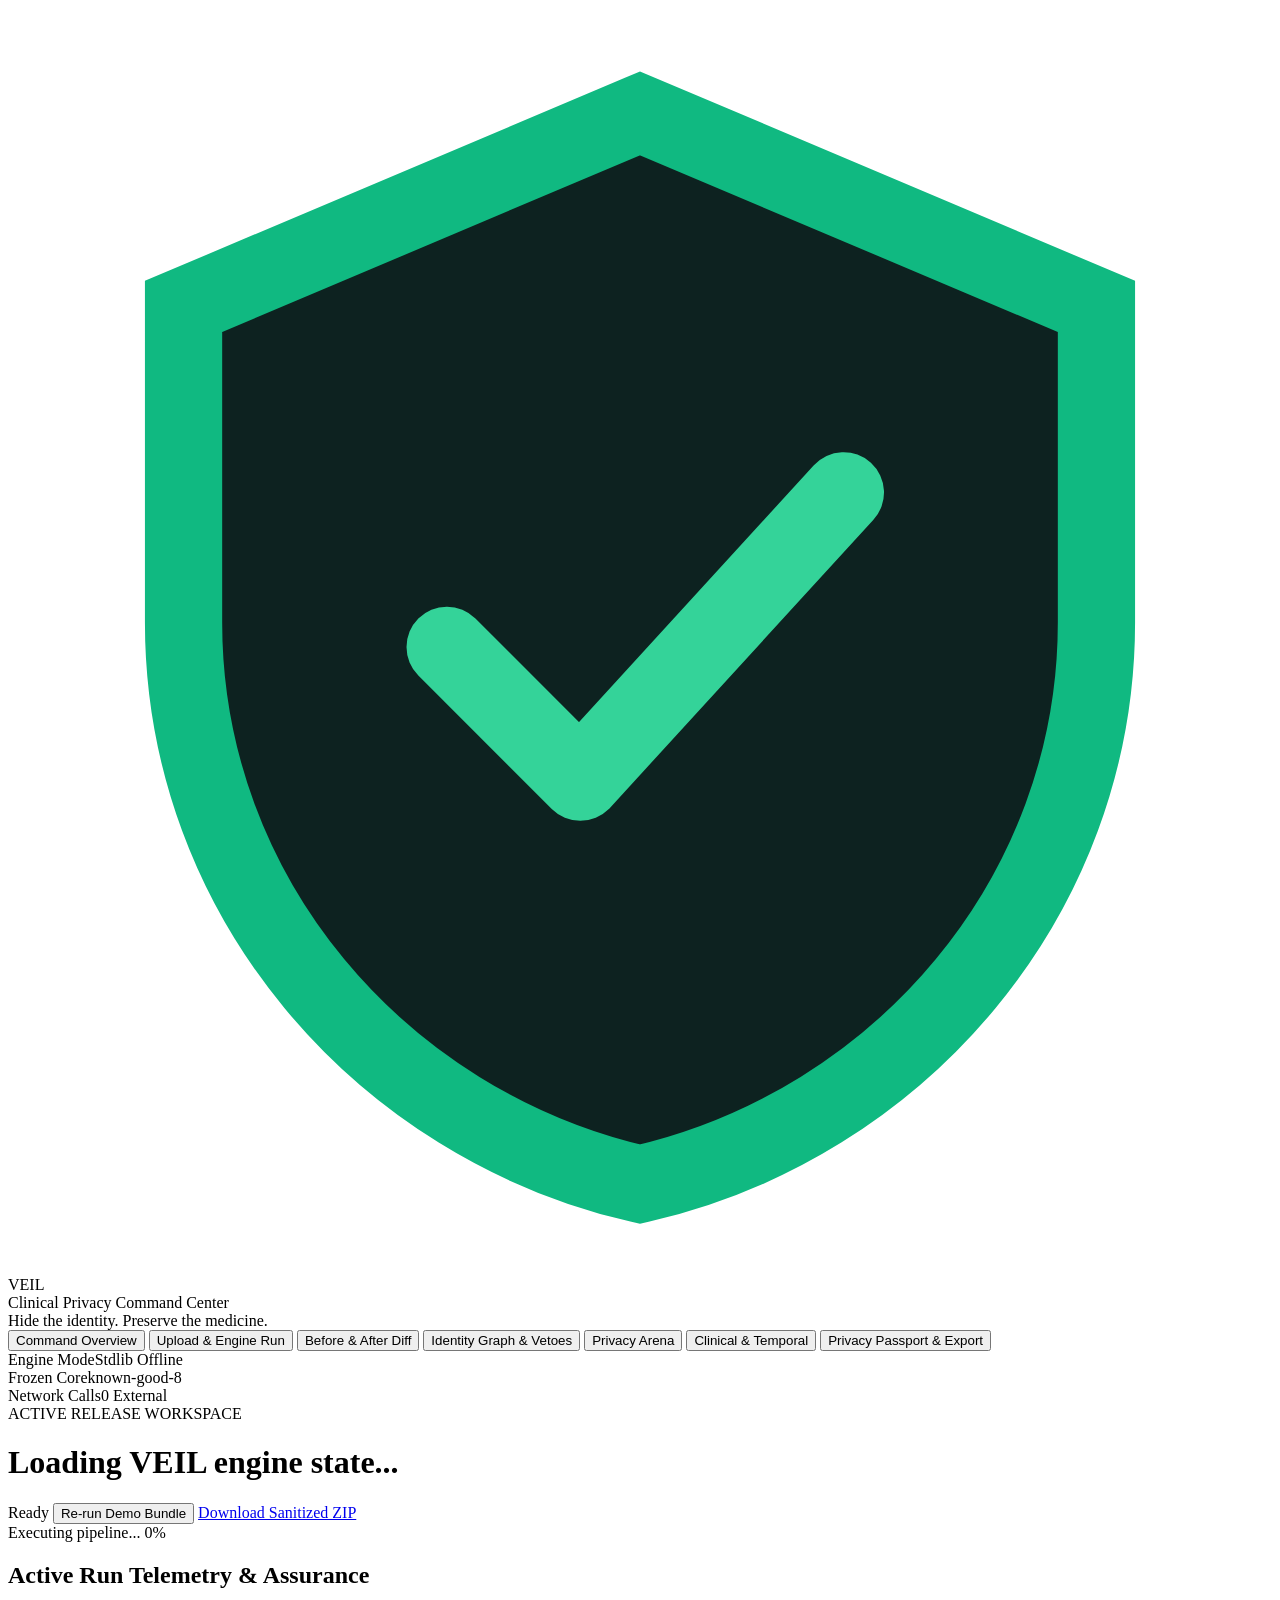
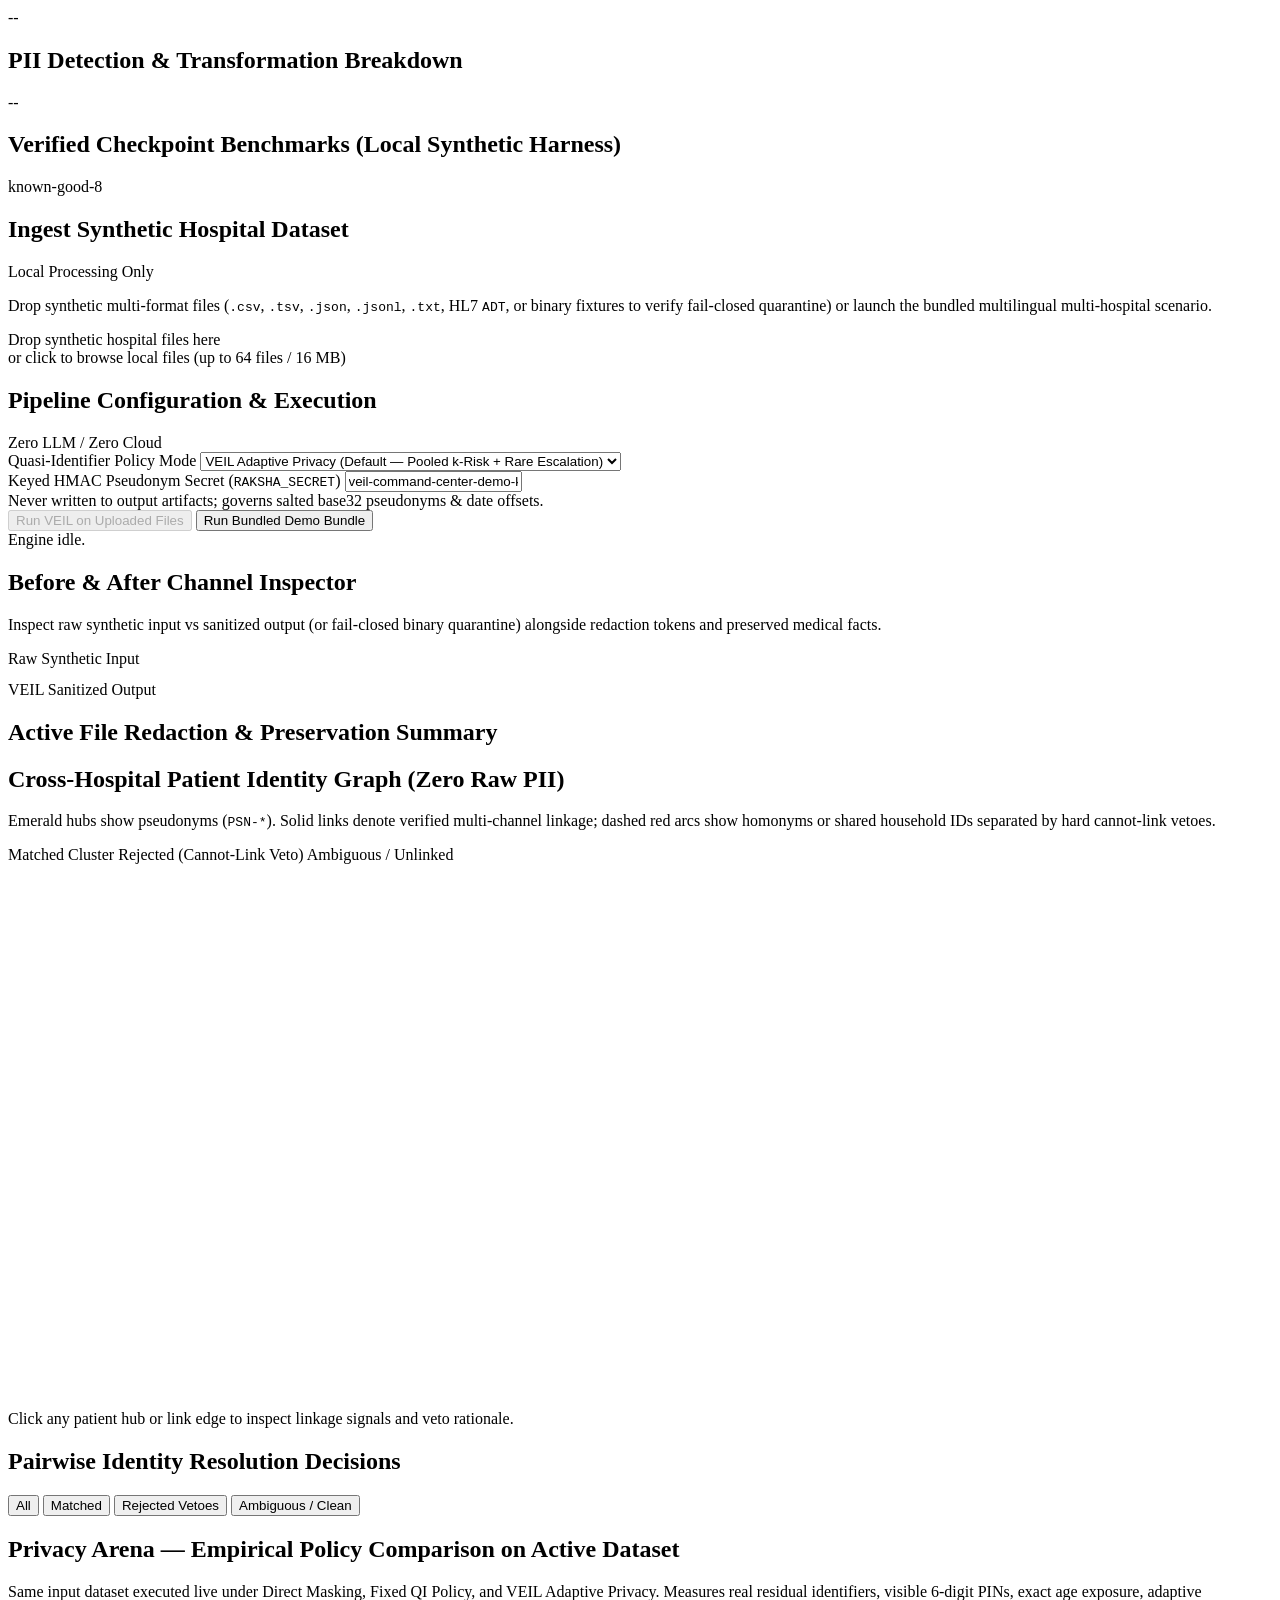
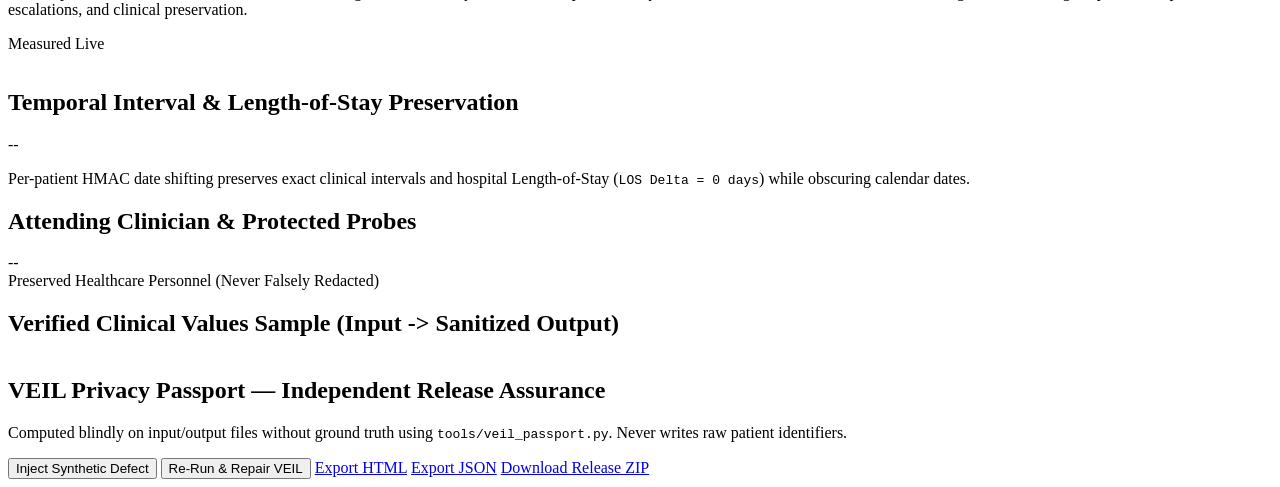
==== web/index.html @ eff96e16 "feat: add offline Clinical Privacy Command Center UI, synthetic demo bundle, and MIT license" ====
<!DOCTYPE html>
<html lang="en">
<head>
  <meta charset="UTF-8" />
  <meta name="viewport" content="width=device-width, initial-scale=1.0" />
  <title>VEIL — Clinical Privacy Command Center</title>
  <link rel="stylesheet" href="/styles.css" />
</head>
<body>
  <div class="app-shell">
    <!-- Sidebar -->
    <aside class="sidebar">
      <div class="brand-block">
        <div class="brand-mark" aria-hidden="true">
          <svg viewBox="0 0 36 36" fill="none">
            <path d="M18 3L5 8.5V17.5C5 25.3 10.6 31.8 18 33.5C25.4 31.8 31 25.3 31 17.5V8.5L18 3Z" stroke="#10b981" stroke-width="2.2" fill="#0d2220"/>
            <path d="M12.5 18.2L16.3 22L23.8 13.8" stroke="#34d399" stroke-width="2.3" stroke-linecap="round" stroke-linejoin="round"/>
          </svg>
        </div>
        <div>
          <div class="brand-title">VEIL</div>
          <div class="brand-sub">Clinical Privacy Command Center</div>
        </div>
      </div>

      <div class="tagline-pill">Hide the identity. Preserve the medicine.</div>

      <nav class="nav-list" aria-label="Command Center Sections">
        <button class="nav-item active" data-view="overview">
          <span class="nav-dot"></span>Command Overview
        </button>
        <button class="nav-item" data-view="runner">
          <span class="nav-dot"></span>Upload &amp; Engine Run
        </button>
        <button class="nav-item" data-view="inspector">
          <span class="nav-dot"></span>Before &amp; After Diff
        </button>
        <button class="nav-item" data-view="graph">
          <span class="nav-dot"></span>Identity Graph &amp; Vetoes
        </button>
        <button class="nav-item" data-view="arena">
          <span class="nav-dot"></span>Privacy Arena
        </button>
        <button class="nav-item" data-view="clinical">
          <span class="nav-dot"></span>Clinical &amp; Temporal
        </button>
        <button class="nav-item" data-view="passport">
          <span class="nav-dot"></span>Privacy Passport &amp; Export
        </button>
      </nav>

      <div class="sidebar-footer">
        <div class="meta-row"><span>Engine Mode</span><span class="badge badge-ok">Stdlib Offline</span></div>
        <div class="meta-row"><span>Frozen Core</span><span class="mono muted">known-good-8</span></div>
        <div class="meta-row"><span>Network Calls</span><span class="mono muted">0 External</span></div>
      </div>
    </aside>

    <!-- Main Workspace -->
    <main class="main-area">
      <header class="topbar">
        <div>
          <div class="eyebrow">ACTIVE RELEASE WORKSPACE</div>
          <h1 id="active-dataset-title" class="page-title">Loading VEIL engine state...</h1>
        </div>
        <div class="topbar-actions">
          <span id="status-pill" class="status-pill status-idle">Ready</span>
          <button id="btn-quick-demo" class="btn btn-primary">Re-run Demo Bundle</button>
          <a id="btn-download-zip" href="/api/download/zip" class="btn btn-emerald">Download Sanitized ZIP</a>
        </div>
      </header>

      <!-- Live Progress Banner -->
      <section id="progress-panel" class="progress-panel hidden" aria-live="polite">
        <div class="progress-head">
          <span id="progress-stage">Executing pipeline...</span>
          <span id="progress-pct" class="mono">0%</span>
        </div>
        <div class="progress-track">
          <div id="progress-fill" class="progress-fill" style="width:0%"></div>
        </div>
      </section>

      <!-- VIEW 1: OVERVIEW -->
      <section id="view-overview" class="view active">
        <div class="kpi-grid" id="overview-kpis"></div>

        <div class="two-col">
          <div class="card">
            <div class="card-head">
              <h2>Active Run Telemetry &amp; Assurance</h2>
              <span class="badge badge-emerald" id="ov-runtime-badge">--</span>
            </div>
            <div id="ov-telemetry-table"></div>
          </div>

          <div class="card">
            <div class="card-head">
              <h2>PII Detection &amp; Transformation Breakdown</h2>
              <span class="badge badge-slate" id="ov-id-total">--</span>
            </div>
            <div id="ov-transform-bars" class="bar-list"></div>
          </div>
        </div>

        <div class="card">
          <div class="card-head">
            <div>
              <h2>Verified Checkpoint Benchmarks (Local Synthetic Harness)</h2>
              <p class="card-sub" id="hist-disclaimer"></p>
            </div>
            <span class="badge badge-ok" id="hist-checkpoint">known-good-8</span>
          </div>
          <div class="table-wrap">
            <table class="data-table" id="hist-table"></table>
          </div>
        </div>
      </section>

      <!-- VIEW 2: UPLOAD & RUNNER -->
      <section id="view-runner" class="view">
        <div class="two-col">
          <div class="card">
            <div class="card-head">
              <h2>Ingest Synthetic Hospital Dataset</h2>
              <span class="badge badge-ok">Local Processing Only</span>
            </div>
            <p class="card-sub">
              Drop synthetic multi-format files (<code>.csv</code>, <code>.tsv</code>, <code>.json</code>, <code>.jsonl</code>, <code>.txt</code>, HL7 <code>ADT</code>, or binary fixtures to verify fail-closed quarantine) or launch the bundled multilingual multi-hospital scenario.
            </p>
            <div id="dropzone" class="dropzone" tabindex="0">
              <div class="dropzone-title">Drop synthetic hospital files here</div>
              <div class="dropzone-sub">or click to browse local files (up to 64 files / 16 MB)</div>
              <input id="file-input" type="file" multiple hidden />
            </div>
            <div id="staged-files-list" class="staged-list"></div>
          </div>

          <div class="card">
            <div class="card-head">
              <h2>Pipeline Configuration &amp; Execution</h2>
              <span class="badge badge-slate">Zero LLM / Zero Cloud</span>
            </div>
            <div class="form-group">
              <label for="policy-select">Quasi-Identifier Policy Mode</label>
              <select id="policy-select" class="input-ctrl">
                <option value="adaptive" selected>VEIL Adaptive Privacy (Default — Pooled k-Risk + Rare Escalation)</option>
                <option value="fixed">Fixed QI Policy (Uniform 5-year Bands + Shifted Dates)</option>
                <option value="mask">Direct Masking Only (Baseline Comparison)</option>
              </select>
            </div>
            <div class="form-group">
              <label for="secret-input">Keyed HMAC Pseudonym Secret (<code>RAKSHA_SECRET</code>)</label>
              <input id="secret-input" type="text" class="input-ctrl mono" value="veil-command-center-demo-key" />
              <div class="field-hint">Never written to output artifacts; governs salted base32 pseudonyms &amp; date offsets.</div>
            </div>
            <div class="btn-row">
              <button id="btn-run-uploaded" class="btn btn-emerald" disabled>Run VEIL on Uploaded Files</button>
              <button id="btn-run-demo" class="btn btn-primary">Run Bundled Demo Bundle</button>
            </div>
            <div id="runner-log" class="console-box">Engine idle.</div>
          </div>
        </div>
      </section>

      <!-- VIEW 3: BEFORE & AFTER -->
      <section id="view-inspector" class="view">
        <div class="card">
          <div class="card-head">
            <div>
              <h2>Before &amp; After Channel Inspector</h2>
              <p class="card-sub">Inspect raw synthetic input vs sanitized output (or fail-closed binary quarantine) alongside redaction tokens and preserved medical facts.</p>
            </div>
            <div id="inspector-badges" class="badge-row"></div>
          </div>
          <div id="file-tabs" class="file-pill-bar"></div>
          <div class="diff-grid">
            <div class="diff-pane">
              <div class="diff-pane-head">
                <span>Raw Synthetic Input</span>
                <span id="diff-in-meta" class="mono muted"></span>
              </div>
              <pre id="diff-input-pre" class="code-view"></pre>
            </div>
            <div class="diff-pane">
              <div class="diff-pane-head">
                <span>VEIL Sanitized Output</span>
                <span id="diff-out-meta" class="mono muted"></span>
              </div>
              <div id="diff-output-pre" class="code-view rich-code"></div>
            </div>
          </div>
        </div>

        <div class="card">
          <div class="card-head">
            <h2>Active File Redaction &amp; Preservation Summary</h2>
          </div>
          <div id="inspector-tag-detail" class="chip-grid"></div>
        </div>
      </section>

      <!-- VIEW 4: IDENTITY GRAPH -->
      <section id="view-graph" class="view">
        <div class="card">
          <div class="card-head">
            <div>
              <h2>Cross-Hospital Patient Identity Graph (Zero Raw PII)</h2>
              <p class="card-sub">
                Emerald hubs show pseudonyms (<code>PSN-*</code>). Solid links denote verified multi-channel linkage; dashed red arcs show homonyms or shared household IDs separated by hard cannot-link vetoes.
              </p>
            </div>
            <div class="legend-row">
              <span class="leg"><i class="dot dot-ok"></i>Matched Cluster</span>
              <span class="leg"><i class="dot dot-veto"></i>Rejected (Cannot-Link Veto)</span>
              <span class="leg"><i class="dot dot-amb"></i>Ambiguous / Unlinked</span>
            </div>
          </div>
          <div class="graph-shell">
            <svg id="identity-svg" viewBox="0 0 980 420" role="img" aria-label="Cross-hospital patient identity resolution graph"></svg>
          </div>
          <div id="graph-detail-bar" class="detail-strip">Click any patient hub or link edge to inspect linkage signals and veto rationale.</div>
        </div>

        <div class="card">
          <div class="card-head">
            <h2>Pairwise Identity Resolution Decisions</h2>
            <div class="filter-row">
              <button class="filter-pill active" data-filter="all">All</button>
              <button class="filter-pill" data-filter="matched">Matched</button>
              <button class="filter-pill" data-filter="rejected">Rejected Vetoes</button>
              <button class="filter-pill" data-filter="ambiguous">Ambiguous / Clean</button>
            </div>
          </div>
          <div class="table-wrap">
            <table class="data-table" id="decisions-table"></table>
          </div>
        </div>
      </section>

      <!-- VIEW 5: PRIVACY ARENA -->
      <section id="view-arena" class="view">
        <div class="card">
          <div class="card-head">
            <div>
              <h2>Privacy Arena — Empirical Policy Comparison on Active Dataset</h2>
              <p class="card-sub">
                Same input dataset executed live under Direct Masking, Fixed QI Policy, and VEIL Adaptive Privacy. Measures real residual identifiers, visible 6-digit PINs, exact age exposure, adaptive escalations, and clinical preservation.
              </p>
            </div>
            <span class="badge badge-emerald">Measured Live</span>
          </div>
          <div id="arena-cards" class="arena-grid"></div>
          <div class="table-wrap" style="margin-top:16px">
            <table class="data-table" id="arena-table"></table>
          </div>
        </div>
      </section>

      <!-- VIEW 6: CLINICAL & TEMPORAL -->
      <section id="view-clinical" class="view">
        <div class="two-col">
          <div class="card">
            <div class="card-head">
              <h2>Temporal Interval &amp; Length-of-Stay Preservation</h2>
              <span class="badge badge-ok" id="los-badge">--</span>
            </div>
            <p class="card-sub">Per-patient HMAC date shifting preserves exact clinical intervals and hospital Length-of-Stay (<code>LOS Delta = 0 days</code>) while obscuring calendar dates.</p>
            <div id="timeline-cards"></div>
          </div>

          <div class="card">
            <div class="card-head">
              <h2>Attending Clinician &amp; Protected Probes</h2>
              <span class="badge badge-emerald" id="clin-pct-badge">--</span>
            </div>
            <div id="clinical-categories" class="bar-list"></div>
            <div class="subhead">Preserved Healthcare Personnel (Never Falsely Redacted)</div>
            <div id="staff-chips" class="chip-grid"></div>
          </div>
        </div>

        <div class="card">
          <div class="card-head">
            <h2>Verified Clinical Values Sample (Input -> Sanitized Output)</h2>
          </div>
          <div class="table-wrap">
            <table class="data-table" id="clinical-samples-table"></table>
          </div>
        </div>
      </section>

      <!-- VIEW 7: PRIVACY PASSPORT -->
      <section id="view-passport" class="view">
        <div class="card">
          <div class="card-head">
            <div>
              <h2>VEIL Privacy Passport — Independent Release Assurance</h2>
              <p class="card-sub">
                Computed blindly on input/output files without ground truth using <code>tools/veil_passport.py</code>. Never writes raw patient identifiers.
              </p>
            </div>
            <div class="btn-row">
              <button id="btn-corrupt-demo" class="btn btn-amber">Inject Synthetic Defect</button>
              <button id="btn-repair-demo" class="btn btn-emerald hidden">Re-Run &amp; Repair VEIL</button>
              <a href="/api/passport/html" class="btn btn-ghost">Export HTML</a>
              <a href="/api/passport/json" class="btn btn-ghost">Export JSON</a>
              <a href="/api/download/zip" class="btn btn-primary">Download Release ZIP</a>
            </div>
          </div>

          <div id="passport-banner" class="passport-banner ok"></div>
          <div id="passport-pillars" class="pillar-grid"></div>
        </div>
      </section>
    </main>
  </div>

  <script src="/app.js"></script>
</body>
</html>
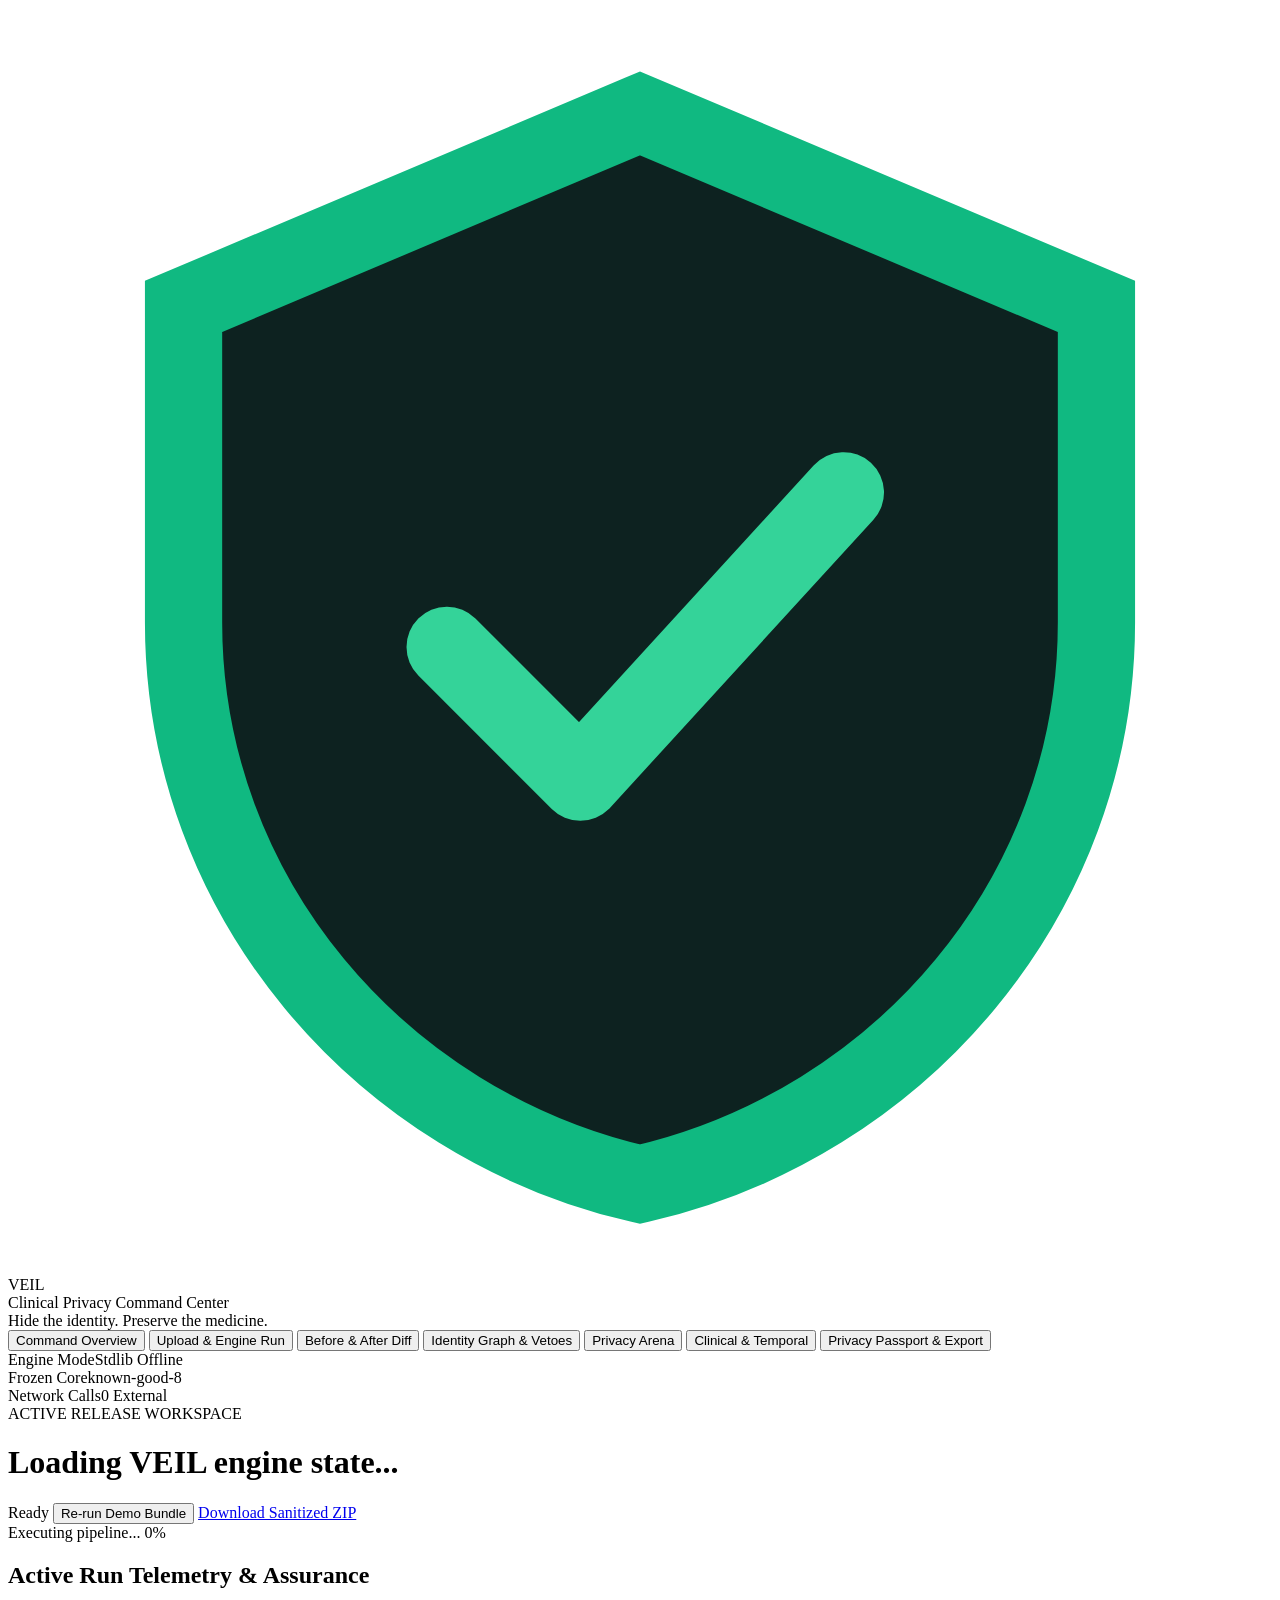
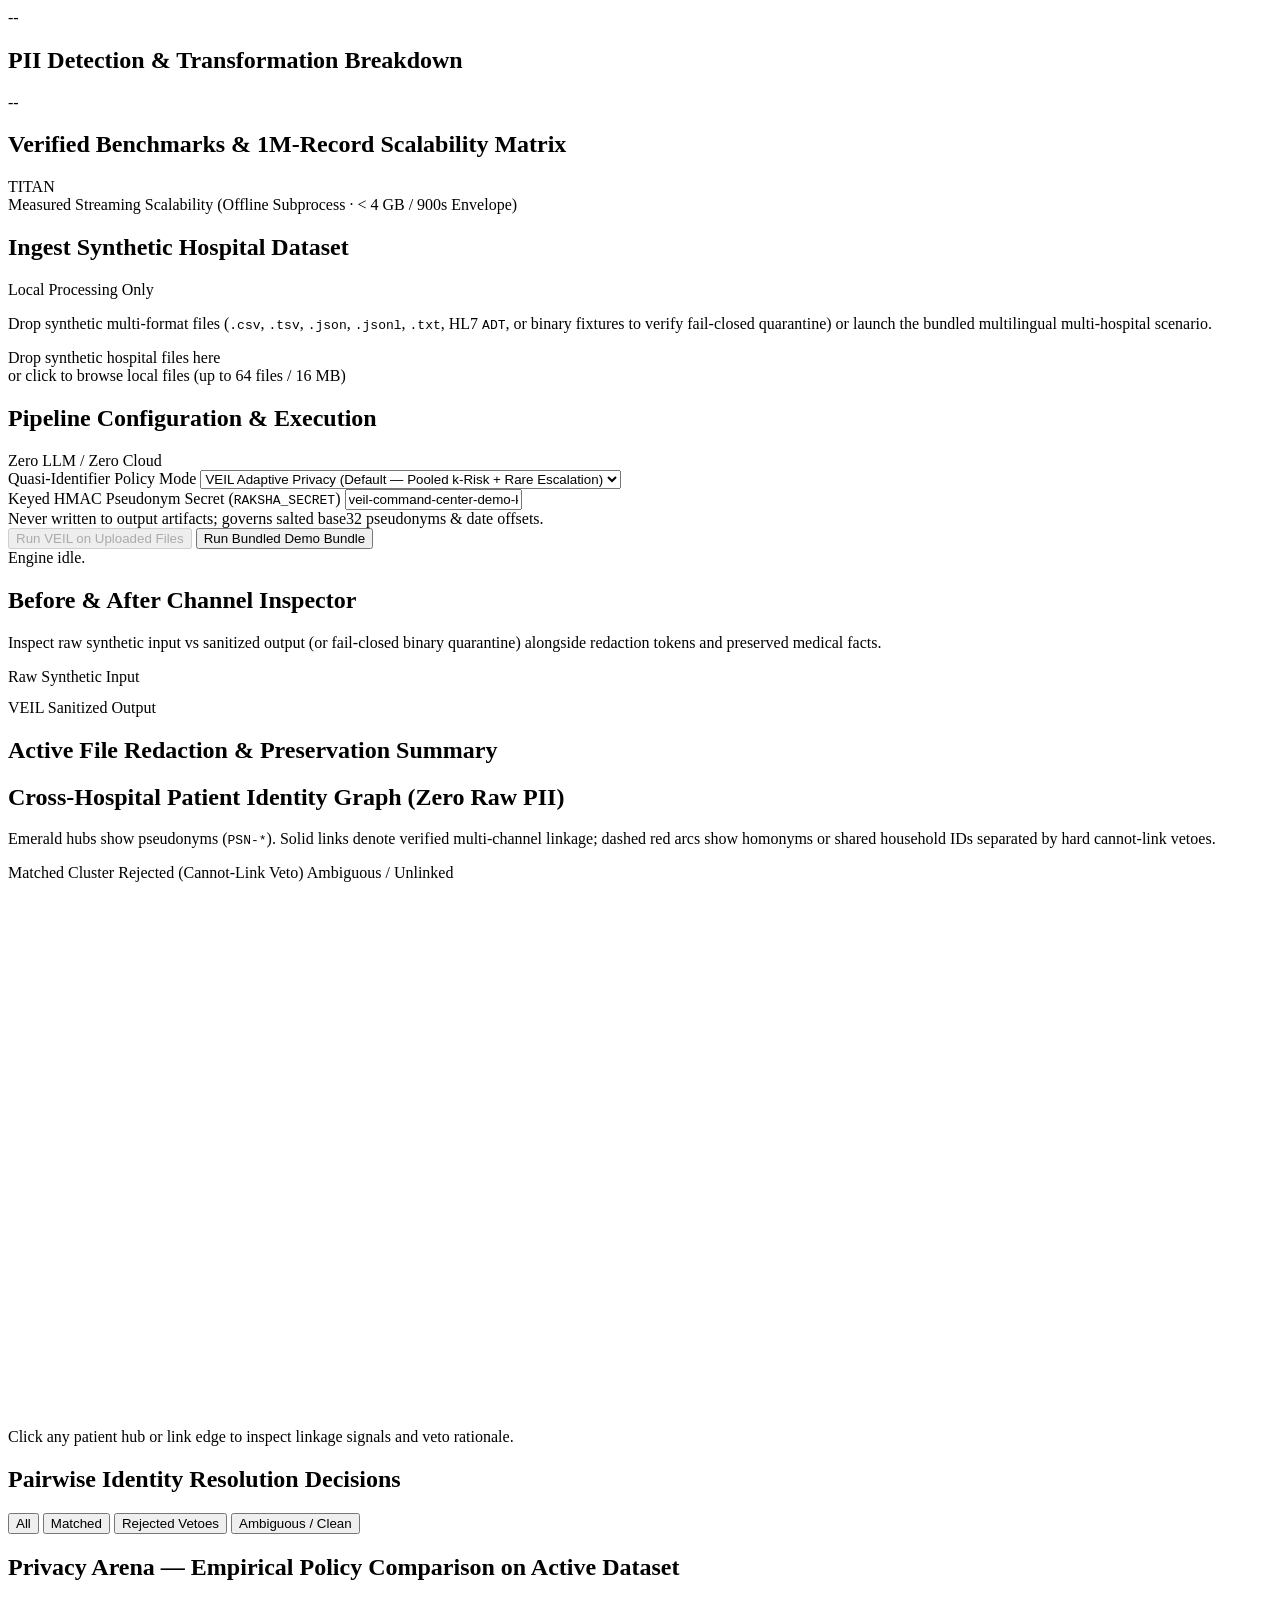
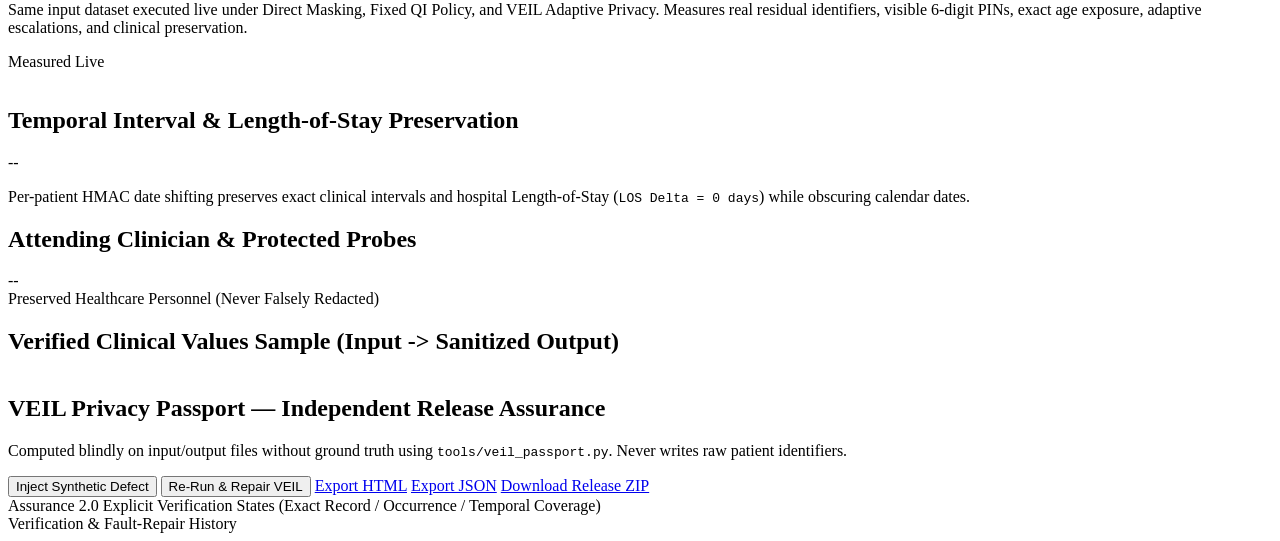
==== commit 815ae1cd: "feat(titan): add streaming 1M scale, 50-bit PSNs, South-Indic linking, Assurance 2.0" ====
--- a/web/index.html
+++ b/web/index.html
@@ -106,13 +106,17 @@
         <div class="card">
           <div class="card-head">
             <div>
-              <h2>Verified Checkpoint Benchmarks (Local Synthetic Harness)</h2>
+              <h2>Verified Benchmarks &amp; 1M-Record Scalability Matrix</h2>
               <p class="card-sub" id="hist-disclaimer"></p>
             </div>
-            <span class="badge badge-ok" id="hist-checkpoint">known-good-8</span>
+            <span class="badge badge-ok" id="hist-checkpoint">TITAN</span>
           </div>
           <div class="table-wrap">
             <table class="data-table" id="hist-table"></table>
+          </div>
+          <div class="subhead">Measured Streaming Scalability (Offline Subprocess · &lt; 4 GB / 900s Envelope)</div>
+          <div class="table-wrap">
+            <table class="data-table" id="scale-table"></table>
           </div>
         </div>
       </section>
@@ -310,7 +314,13 @@
           </div>
 
           <div id="passport-banner" class="passport-banner ok"></div>
+          <div class="subhead">Assurance 2.0 Explicit Verification States (Exact Record / Occurrence / Temporal Coverage)</div>
+          <div id="passport-checks" class="kpi-grid"></div>
           <div id="passport-pillars" class="pillar-grid"></div>
+          <div class="subhead">Verification &amp; Fault-Repair History</div>
+          <div class="table-wrap">
+            <table class="data-table" id="passport-history-table"></table>
+          </div>
         </div>
       </section>
     </main>
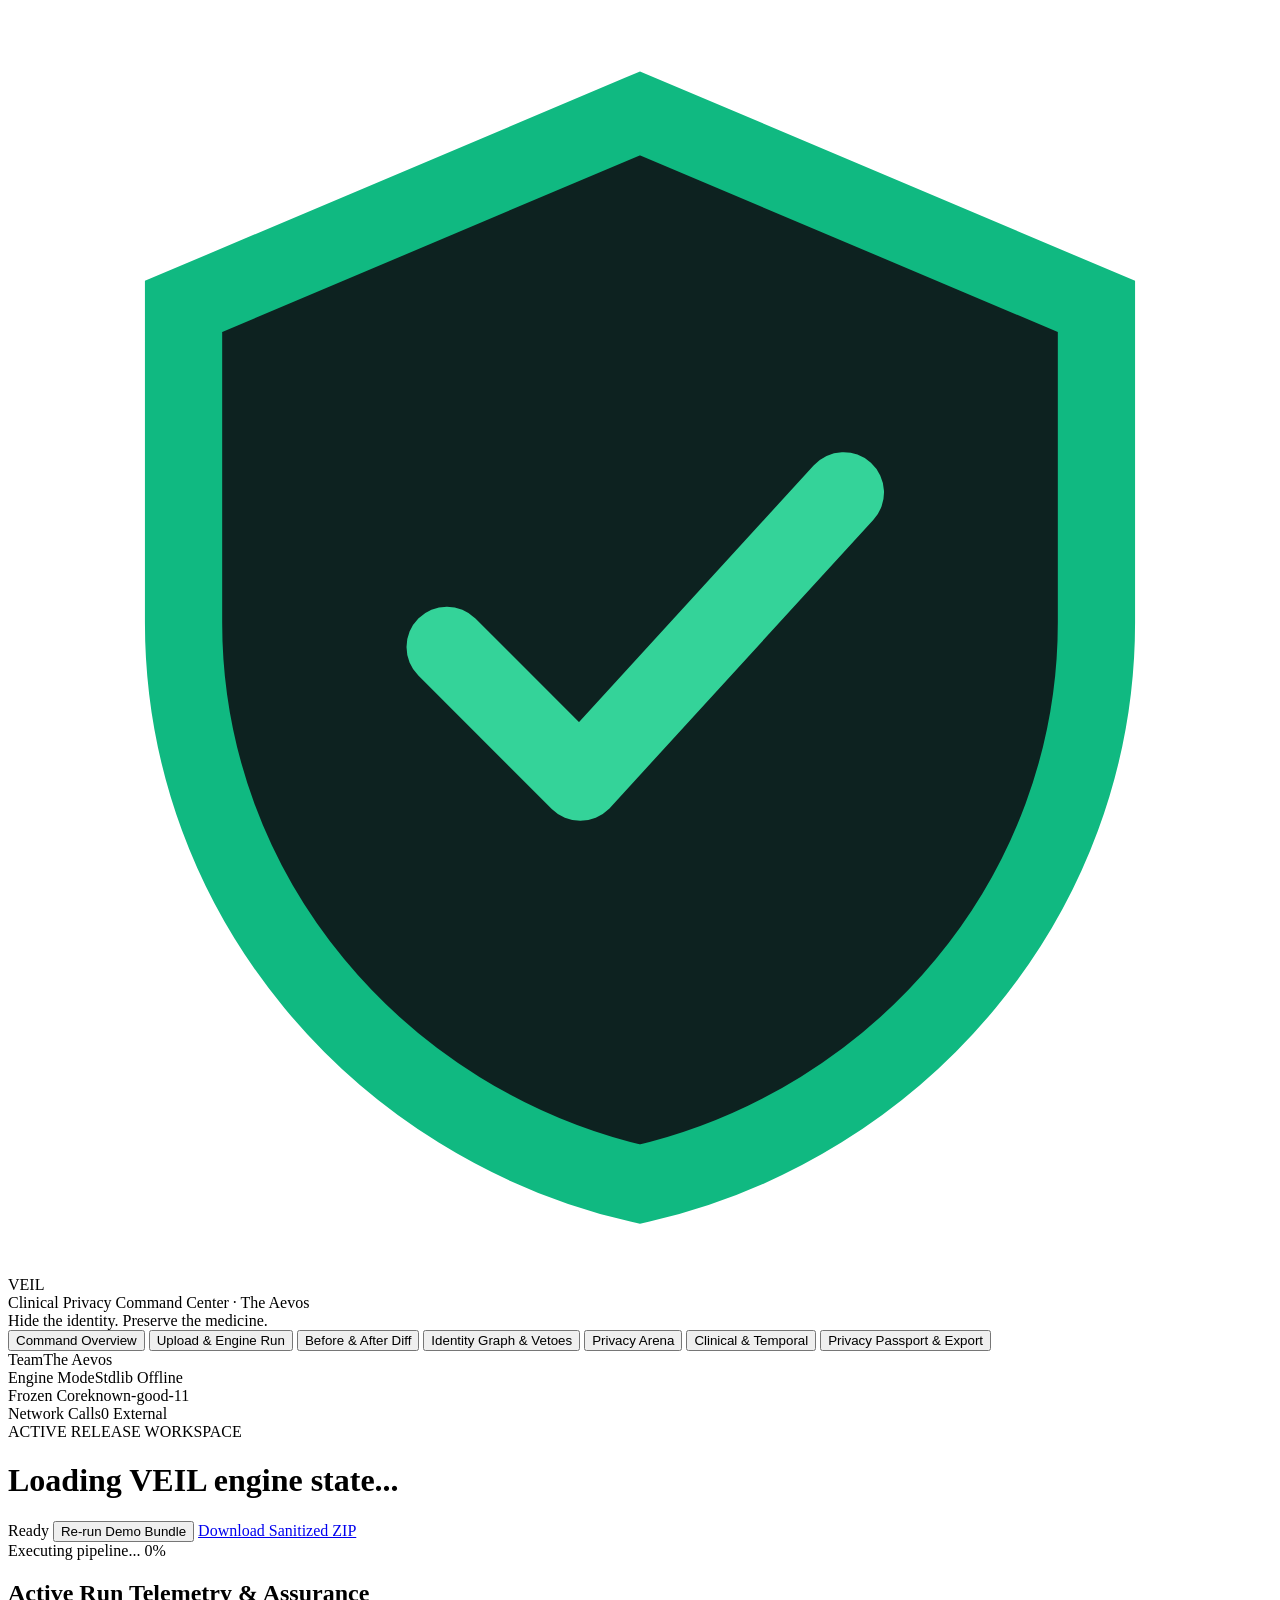
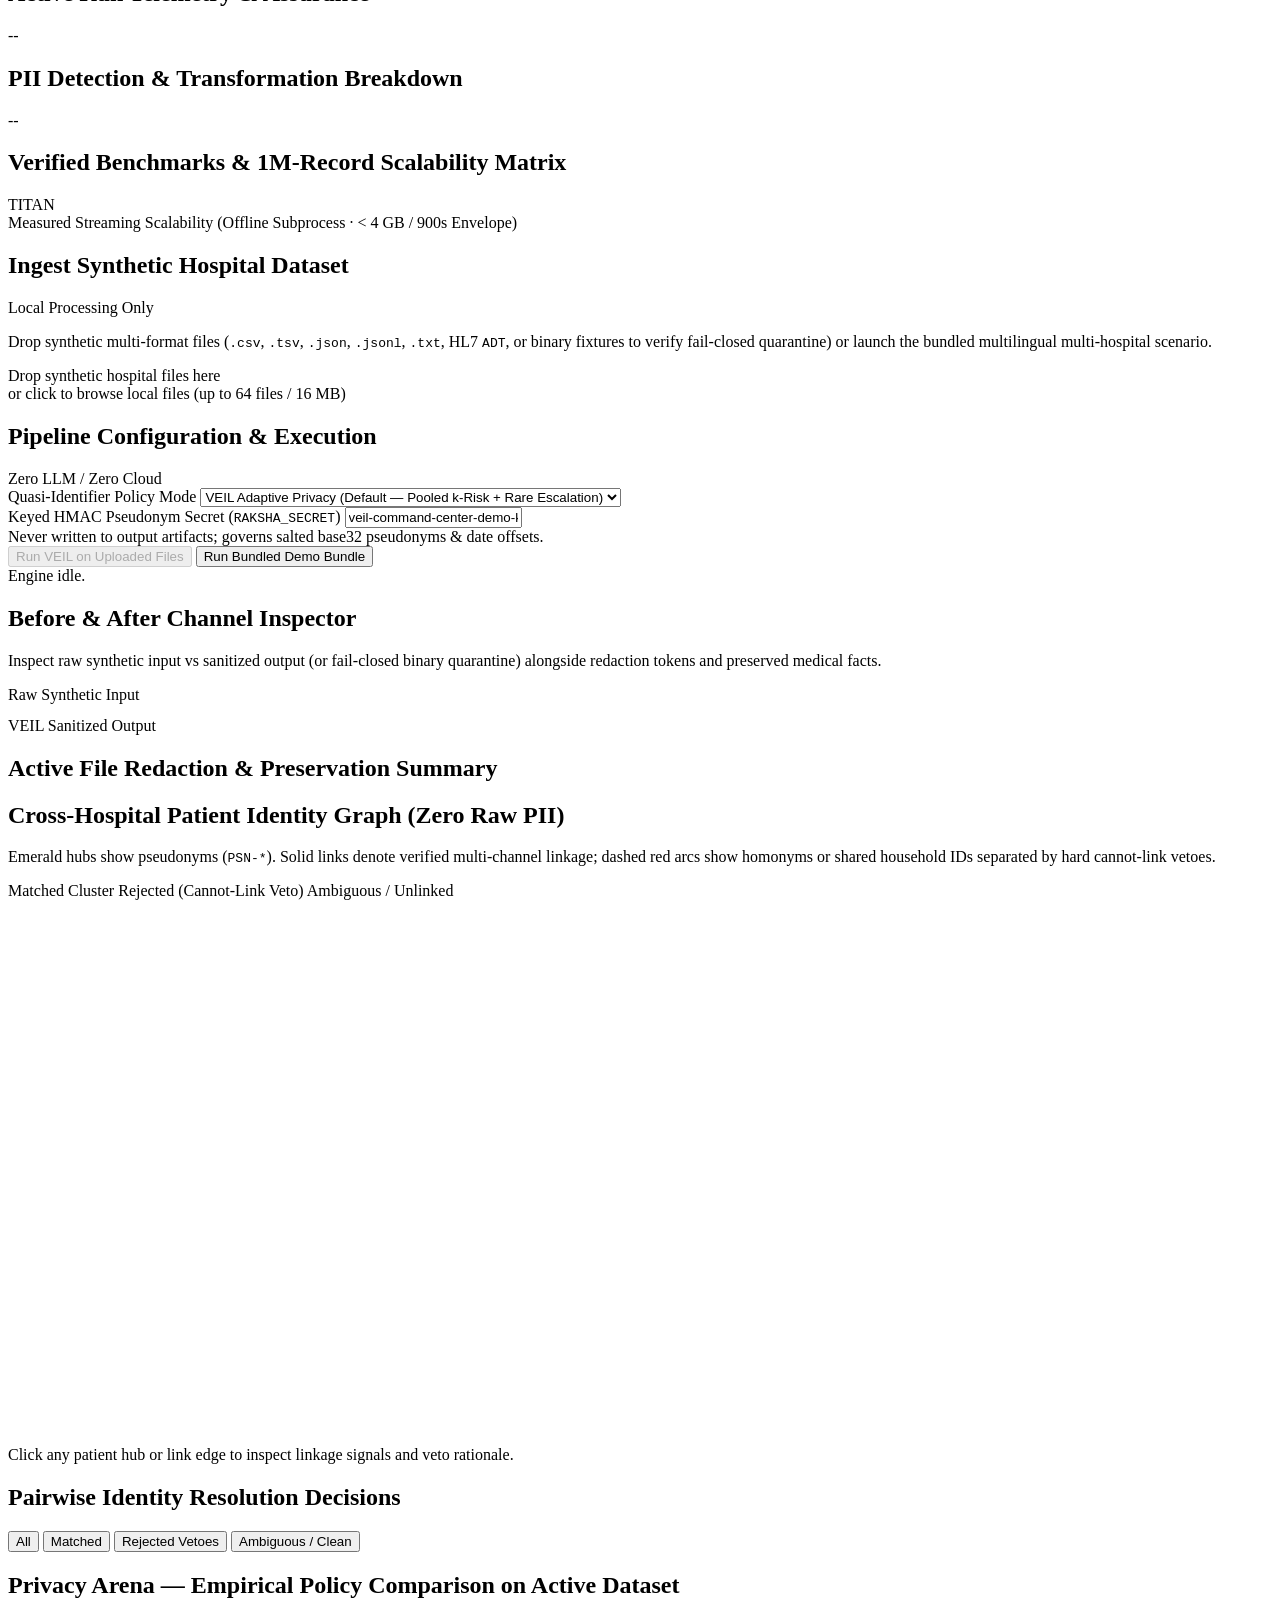
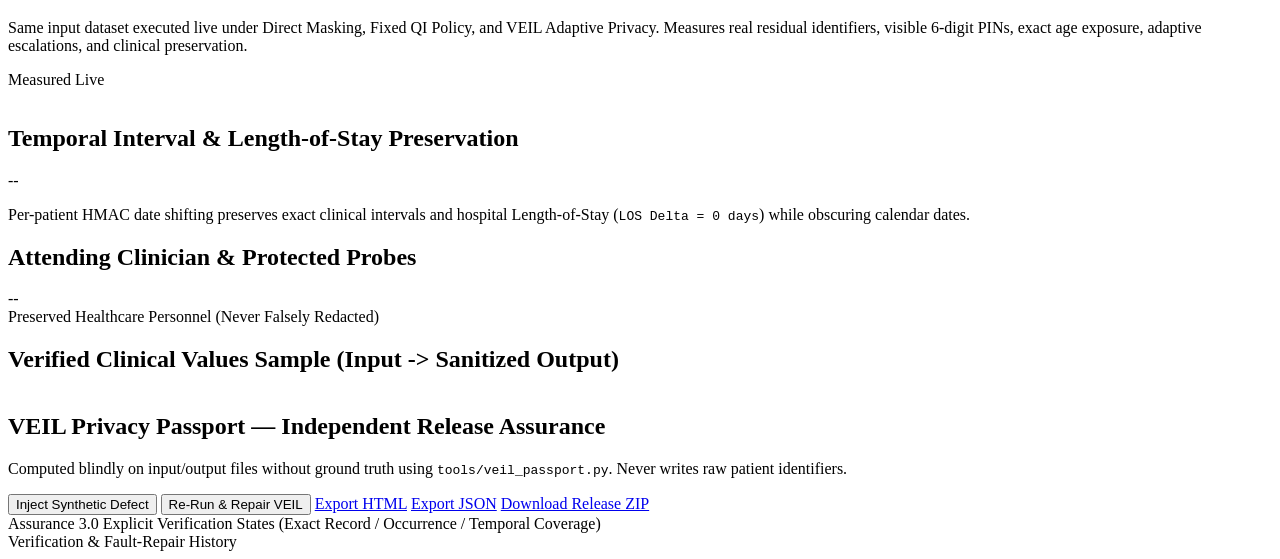
==== commit 8bc465ac: "chore(compliance): set team name The Aevos, fail-safe secret check, ephemeral UI uploads, and 10pt b" ====
--- a/web/index.html
+++ b/web/index.html
@@ -19,7 +19,7 @@
         </div>
         <div>
           <div class="brand-title">VEIL</div>
-          <div class="brand-sub">Clinical Privacy Command Center</div>
+          <div class="brand-sub">Clinical Privacy Command Center · The Aevos</div>
         </div>
       </div>
 
@@ -50,8 +50,9 @@
       </nav>
 
       <div class="sidebar-footer">
+        <div class="meta-row"><span>Team</span><span class="mono">The Aevos</span></div>
         <div class="meta-row"><span>Engine Mode</span><span class="badge badge-ok">Stdlib Offline</span></div>
-        <div class="meta-row"><span>Frozen Core</span><span class="mono muted">known-good-8</span></div>
+        <div class="meta-row"><span>Frozen Core</span><span class="mono muted">known-good-11</span></div>
         <div class="meta-row"><span>Network Calls</span><span class="mono muted">0 External</span></div>
       </div>
     </aside>
@@ -314,7 +315,7 @@
           </div>
 
           <div id="passport-banner" class="passport-banner ok"></div>
-          <div class="subhead">Assurance 2.0 Explicit Verification States (Exact Record / Occurrence / Temporal Coverage)</div>
+          <div class="subhead">Assurance 3.0 Explicit Verification States (Exact Record / Occurrence / Temporal Coverage)</div>
           <div id="passport-checks" class="kpi-grid"></div>
           <div id="passport-pillars" class="pillar-grid"></div>
           <div class="subhead">Verification &amp; Fault-Repair History</div>
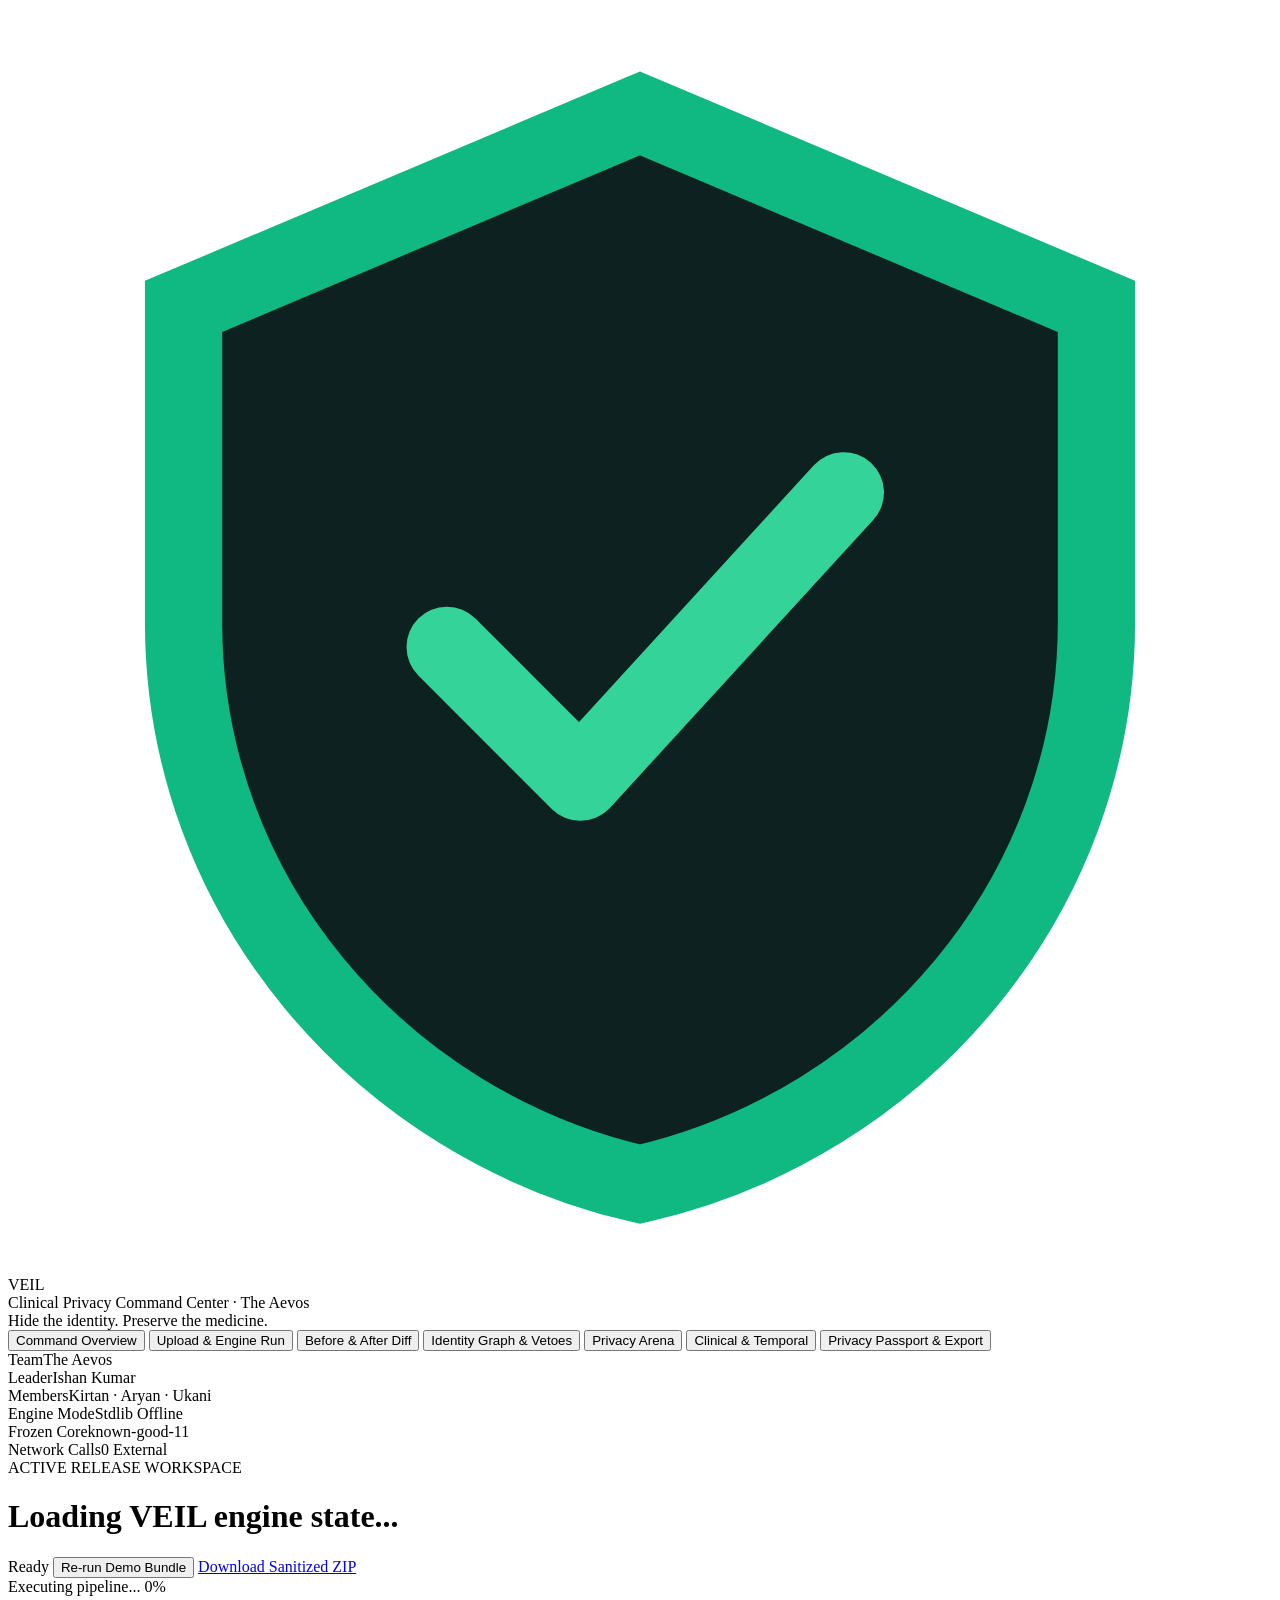
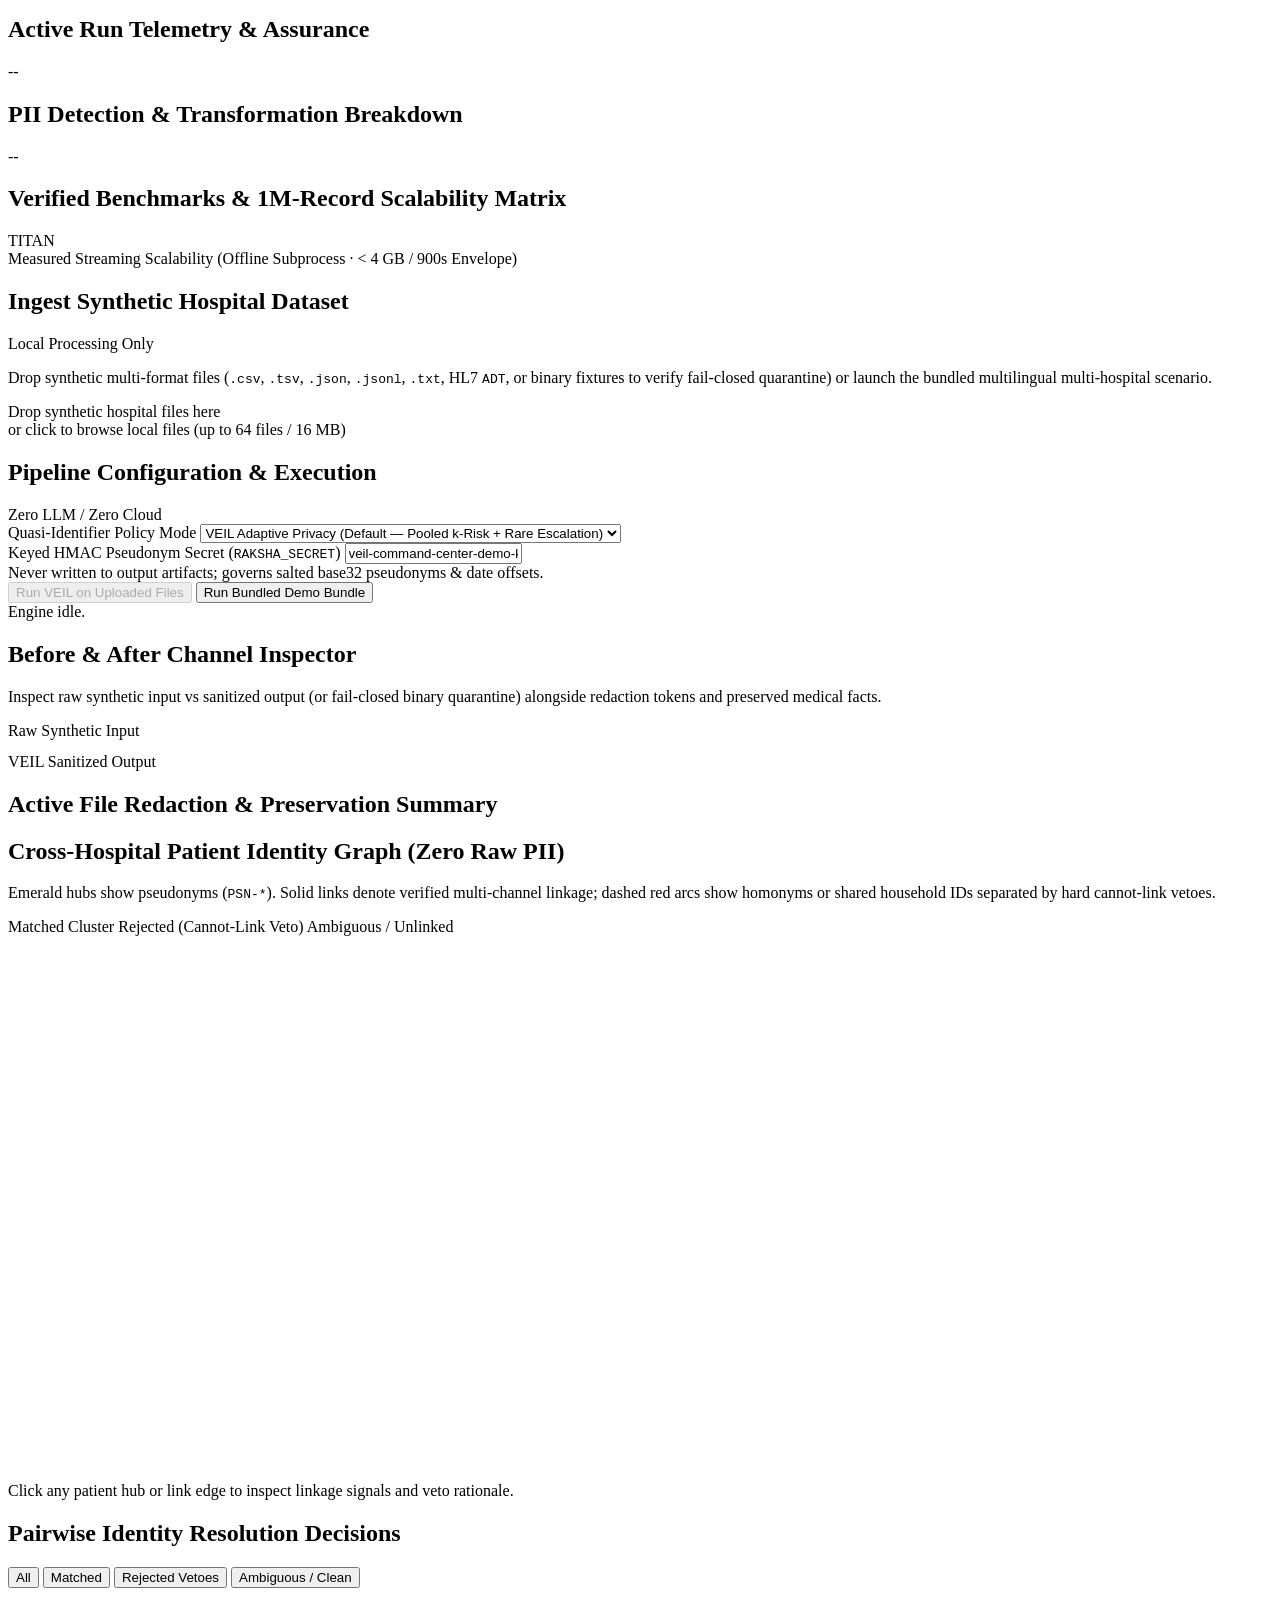
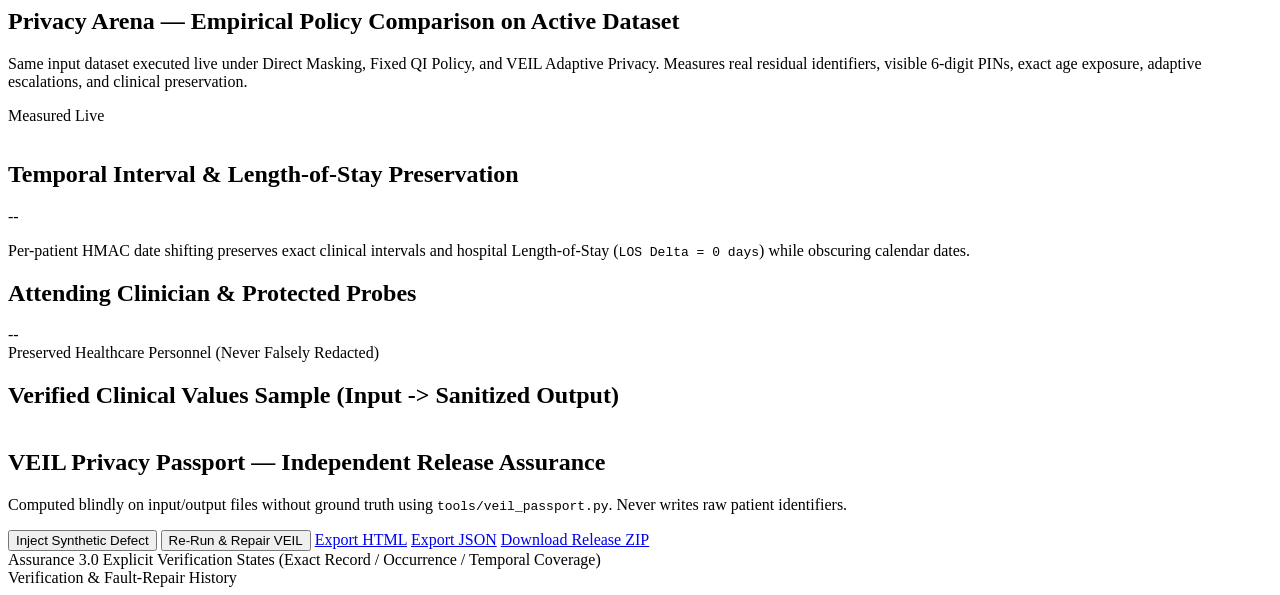
==== commit 0cfa597a: "perf(apex): compact Rec/Cluster slots, memoized evidence & O(L) indexer gating (2.4-3.2x faster)" ====
--- a/web/index.html
+++ b/web/index.html
@@ -51,6 +51,8 @@
 
       <div class="sidebar-footer">
         <div class="meta-row"><span>Team</span><span class="mono">The Aevos</span></div>
+        <div class="meta-row"><span>Leader</span><span class="mono muted">Ishan Kumar</span></div>
+        <div class="meta-row"><span>Members</span><span class="mono muted">Kirtan · Aryan · Ukani</span></div>
         <div class="meta-row"><span>Engine Mode</span><span class="badge badge-ok">Stdlib Offline</span></div>
         <div class="meta-row"><span>Frozen Core</span><span class="mono muted">known-good-11</span></div>
         <div class="meta-row"><span>Network Calls</span><span class="mono muted">0 External</span></div>
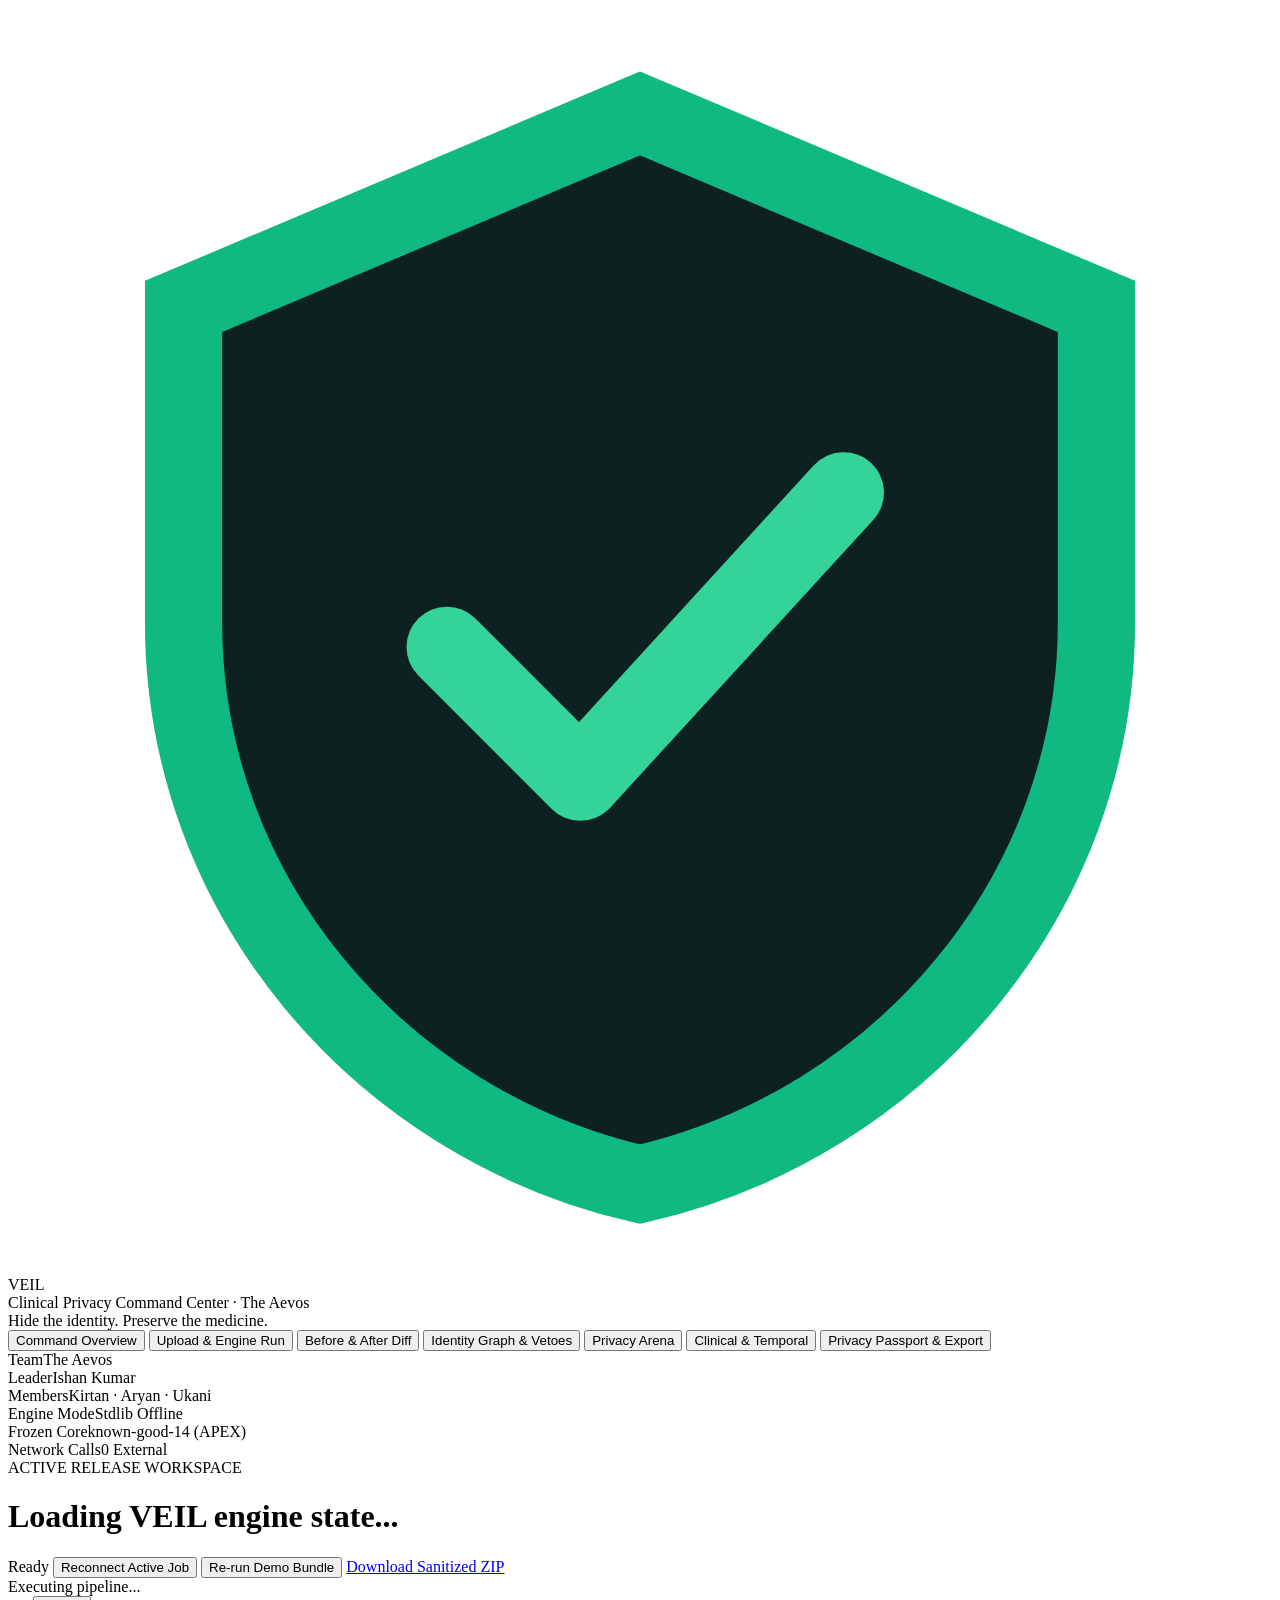
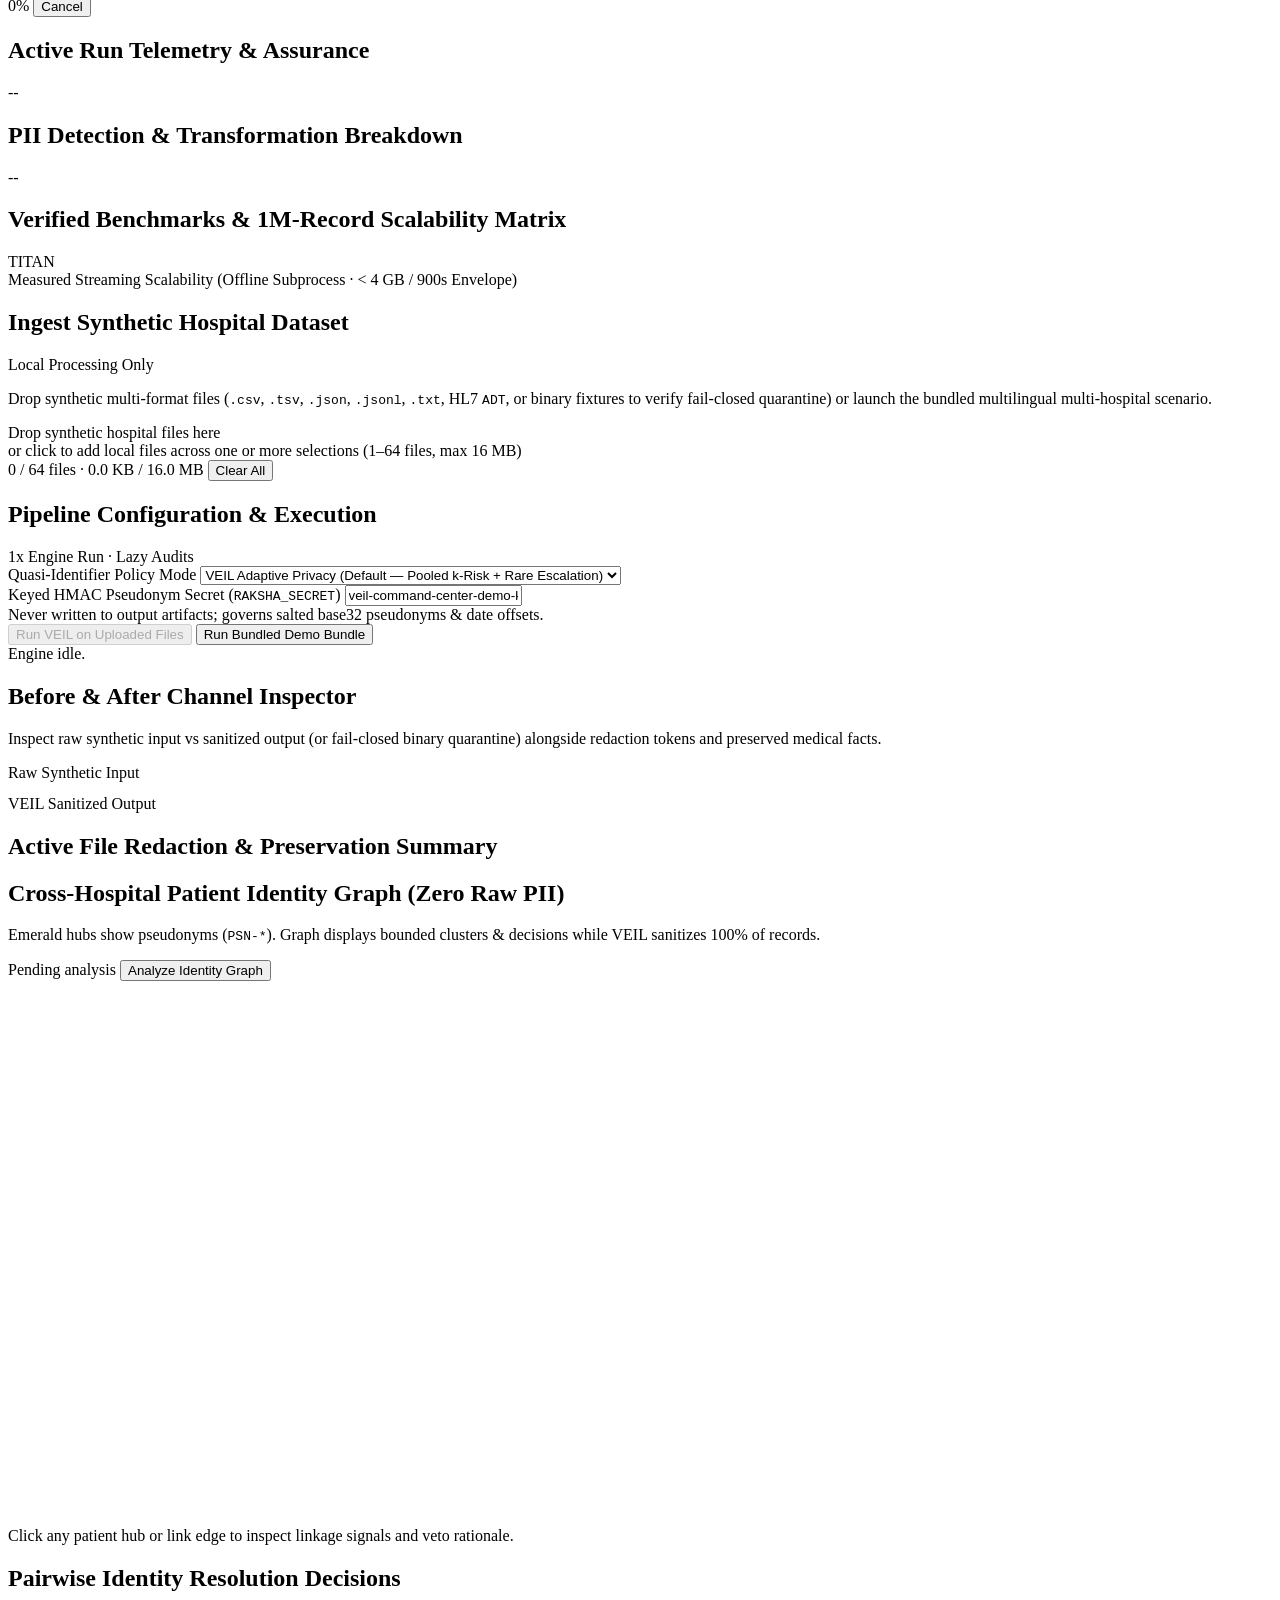
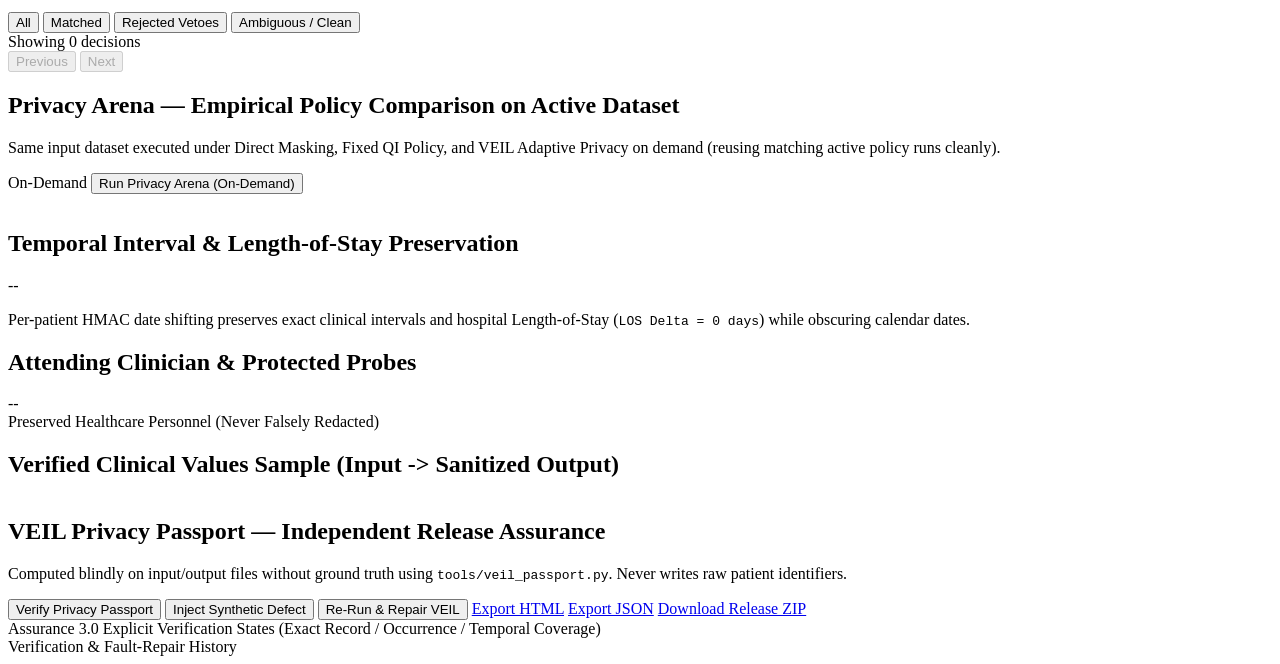
==== commit 365dfd83: "fix(ui): eliminate quadratic identity analysis, run engine 1x & harden multi-file upload" ====
--- a/web/index.html
+++ b/web/index.html
@@ -54,7 +54,7 @@
         <div class="meta-row"><span>Leader</span><span class="mono muted">Ishan Kumar</span></div>
         <div class="meta-row"><span>Members</span><span class="mono muted">Kirtan · Aryan · Ukani</span></div>
         <div class="meta-row"><span>Engine Mode</span><span class="badge badge-ok">Stdlib Offline</span></div>
-        <div class="meta-row"><span>Frozen Core</span><span class="mono muted">known-good-11</span></div>
+        <div class="meta-row"><span>Frozen Core</span><span class="mono muted">known-good-14 (APEX)</span></div>
         <div class="meta-row"><span>Network Calls</span><span class="mono muted">0 External</span></div>
       </div>
     </aside>
@@ -68,6 +68,7 @@
         </div>
         <div class="topbar-actions">
           <span id="status-pill" class="status-pill status-idle">Ready</span>
+          <button id="btn-reconnect-job" class="btn btn-ghost hidden">Reconnect Active Job</button>
           <button id="btn-quick-demo" class="btn btn-primary">Re-run Demo Bundle</button>
           <a id="btn-download-zip" href="/api/download/zip" class="btn btn-emerald">Download Sanitized ZIP</a>
         </div>
@@ -77,7 +78,10 @@
       <section id="progress-panel" class="progress-panel hidden" aria-live="polite">
         <div class="progress-head">
           <span id="progress-stage">Executing pipeline...</span>
-          <span id="progress-pct" class="mono">0%</span>
+          <div class="btn-row">
+            <span id="progress-pct" class="mono">0%</span>
+            <button id="btn-cancel-job" class="btn btn-ghost btn-xs hidden">Cancel</button>
+          </div>
         </div>
         <div class="progress-track">
           <div id="progress-fill" class="progress-fill" style="width:0%"></div>
@@ -137,16 +141,21 @@
             </p>
             <div id="dropzone" class="dropzone" tabindex="0">
               <div class="dropzone-title">Drop synthetic hospital files here</div>
-              <div class="dropzone-sub">or click to browse local files (up to 64 files / 16 MB)</div>
+              <div class="dropzone-sub">or click to add local files across one or more selections (1–64 files, max 16 MB)</div>
               <input id="file-input" type="file" multiple hidden />
             </div>
+            <div id="upload-validation-msg" class="upload-error hidden" role="alert"></div>
+            <div id="staged-summary-bar" class="staged-summary hidden">
+              <span id="staged-stats-text" class="mono">0 / 64 files · 0.0 KB / 16.0 MB</span>
+              <button id="btn-clear-staged" type="button" class="btn btn-ghost btn-xs">Clear All</button>
+            </div>
             <div id="staged-files-list" class="staged-list"></div>
           </div>
 
           <div class="card">
             <div class="card-head">
               <h2>Pipeline Configuration &amp; Execution</h2>
-              <span class="badge badge-slate">Zero LLM / Zero Cloud</span>
+              <span class="badge badge-slate">1x Engine Run · Lazy Audits</span>
             </div>
             <div class="form-group">
               <label for="policy-select">Quasi-Identifier Policy Mode</label>
@@ -166,6 +175,7 @@
               <button id="btn-run-demo" class="btn btn-primary">Run Bundled Demo Bundle</button>
             </div>
             <div id="runner-log" class="console-box">Engine idle.</div>
+            <div id="runner-timings" class="field-hint"></div>
           </div>
         </div>
       </section>
@@ -214,13 +224,12 @@
             <div>
               <h2>Cross-Hospital Patient Identity Graph (Zero Raw PII)</h2>
               <p class="card-sub">
-                Emerald hubs show pseudonyms (<code>PSN-*</code>). Solid links denote verified multi-channel linkage; dashed red arcs show homonyms or shared household IDs separated by hard cannot-link vetoes.
+                Emerald hubs show pseudonyms (<code>PSN-*</code>). Graph displays bounded clusters &amp; decisions while VEIL sanitizes 100% of records.
               </p>
             </div>
-            <div class="legend-row">
-              <span class="leg"><i class="dot dot-ok"></i>Matched Cluster</span>
-              <span class="leg"><i class="dot dot-veto"></i>Rejected (Cannot-Link Veto)</span>
-              <span class="leg"><i class="dot dot-amb"></i>Ambiguous / Unlinked</span>
+            <div class="btn-row">
+              <span id="graph-subset-badge" class="badge badge-slate">Pending analysis</span>
+              <button id="btn-run-identity" class="btn btn-emerald btn-xs">Analyze Identity Graph</button>
             </div>
           </div>
           <div class="graph-shell">
@@ -242,6 +251,13 @@
           <div class="table-wrap">
             <table class="data-table" id="decisions-table"></table>
           </div>
+          <div class="pager-row">
+            <span id="dec-page-info" class="mono muted">Showing 0 decisions</span>
+            <div class="btn-row">
+              <button id="dec-prev" class="btn btn-ghost btn-xs" disabled>Previous</button>
+              <button id="dec-next" class="btn btn-ghost btn-xs" disabled>Next</button>
+            </div>
+          </div>
         </div>
       </section>
 
@@ -252,10 +268,13 @@
             <div>
               <h2>Privacy Arena — Empirical Policy Comparison on Active Dataset</h2>
               <p class="card-sub">
-                Same input dataset executed live under Direct Masking, Fixed QI Policy, and VEIL Adaptive Privacy. Measures real residual identifiers, visible 6-digit PINs, exact age exposure, adaptive escalations, and clinical preservation.
+                Same input dataset executed under Direct Masking, Fixed QI Policy, and VEIL Adaptive Privacy on demand (reusing matching active policy runs cleanly).
               </p>
             </div>
-            <span class="badge badge-emerald">Measured Live</span>
+            <div class="btn-row">
+              <span id="arena-status-badge" class="badge badge-slate">On-Demand</span>
+              <button id="btn-run-arena" class="btn btn-emerald">Run Privacy Arena (On-Demand)</button>
+            </div>
           </div>
           <div id="arena-cards" class="arena-grid"></div>
           <div class="table-wrap" style="margin-top:16px">
@@ -308,6 +327,7 @@
               </p>
             </div>
             <div class="btn-row">
+              <button id="btn-run-passport" class="btn btn-emerald">Verify Privacy Passport</button>
               <button id="btn-corrupt-demo" class="btn btn-amber">Inject Synthetic Defect</button>
               <button id="btn-repair-demo" class="btn btn-emerald hidden">Re-Run &amp; Repair VEIL</button>
               <a href="/api/passport/html" class="btn btn-ghost">Export HTML</a>
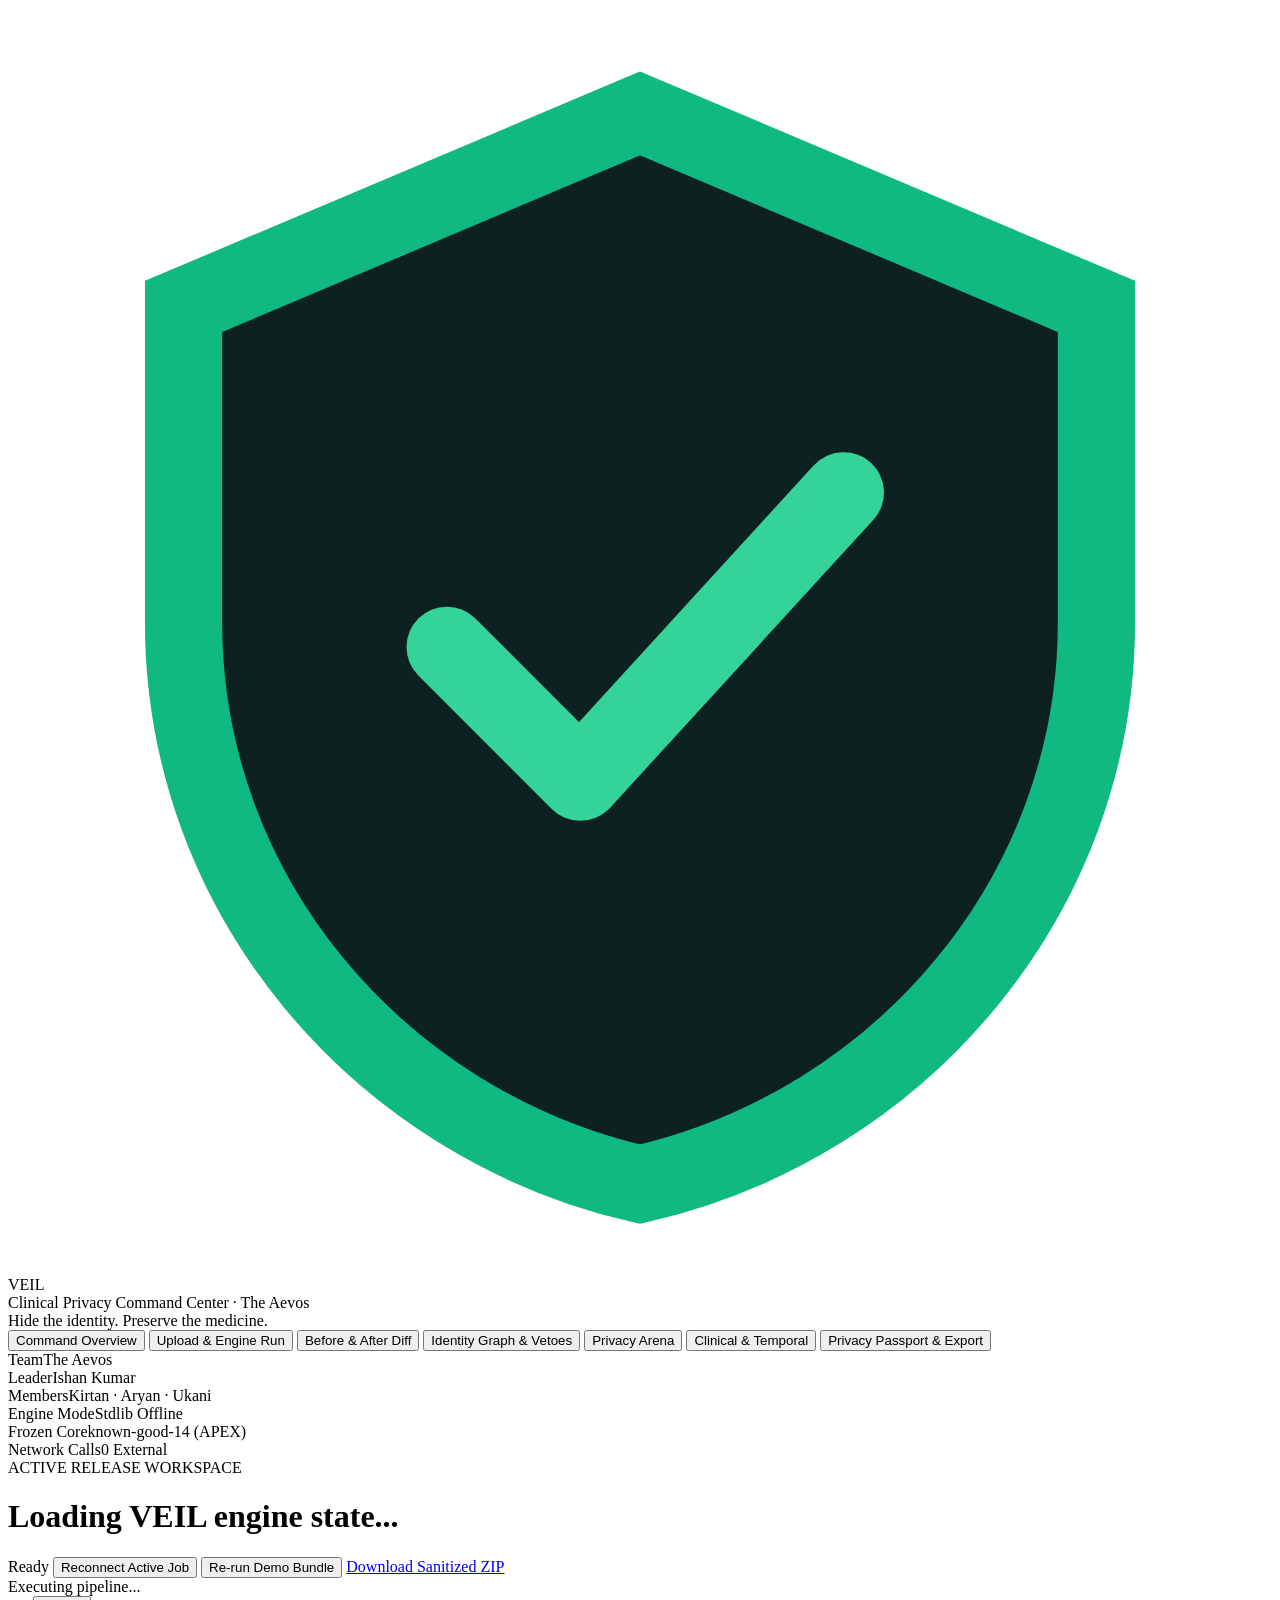
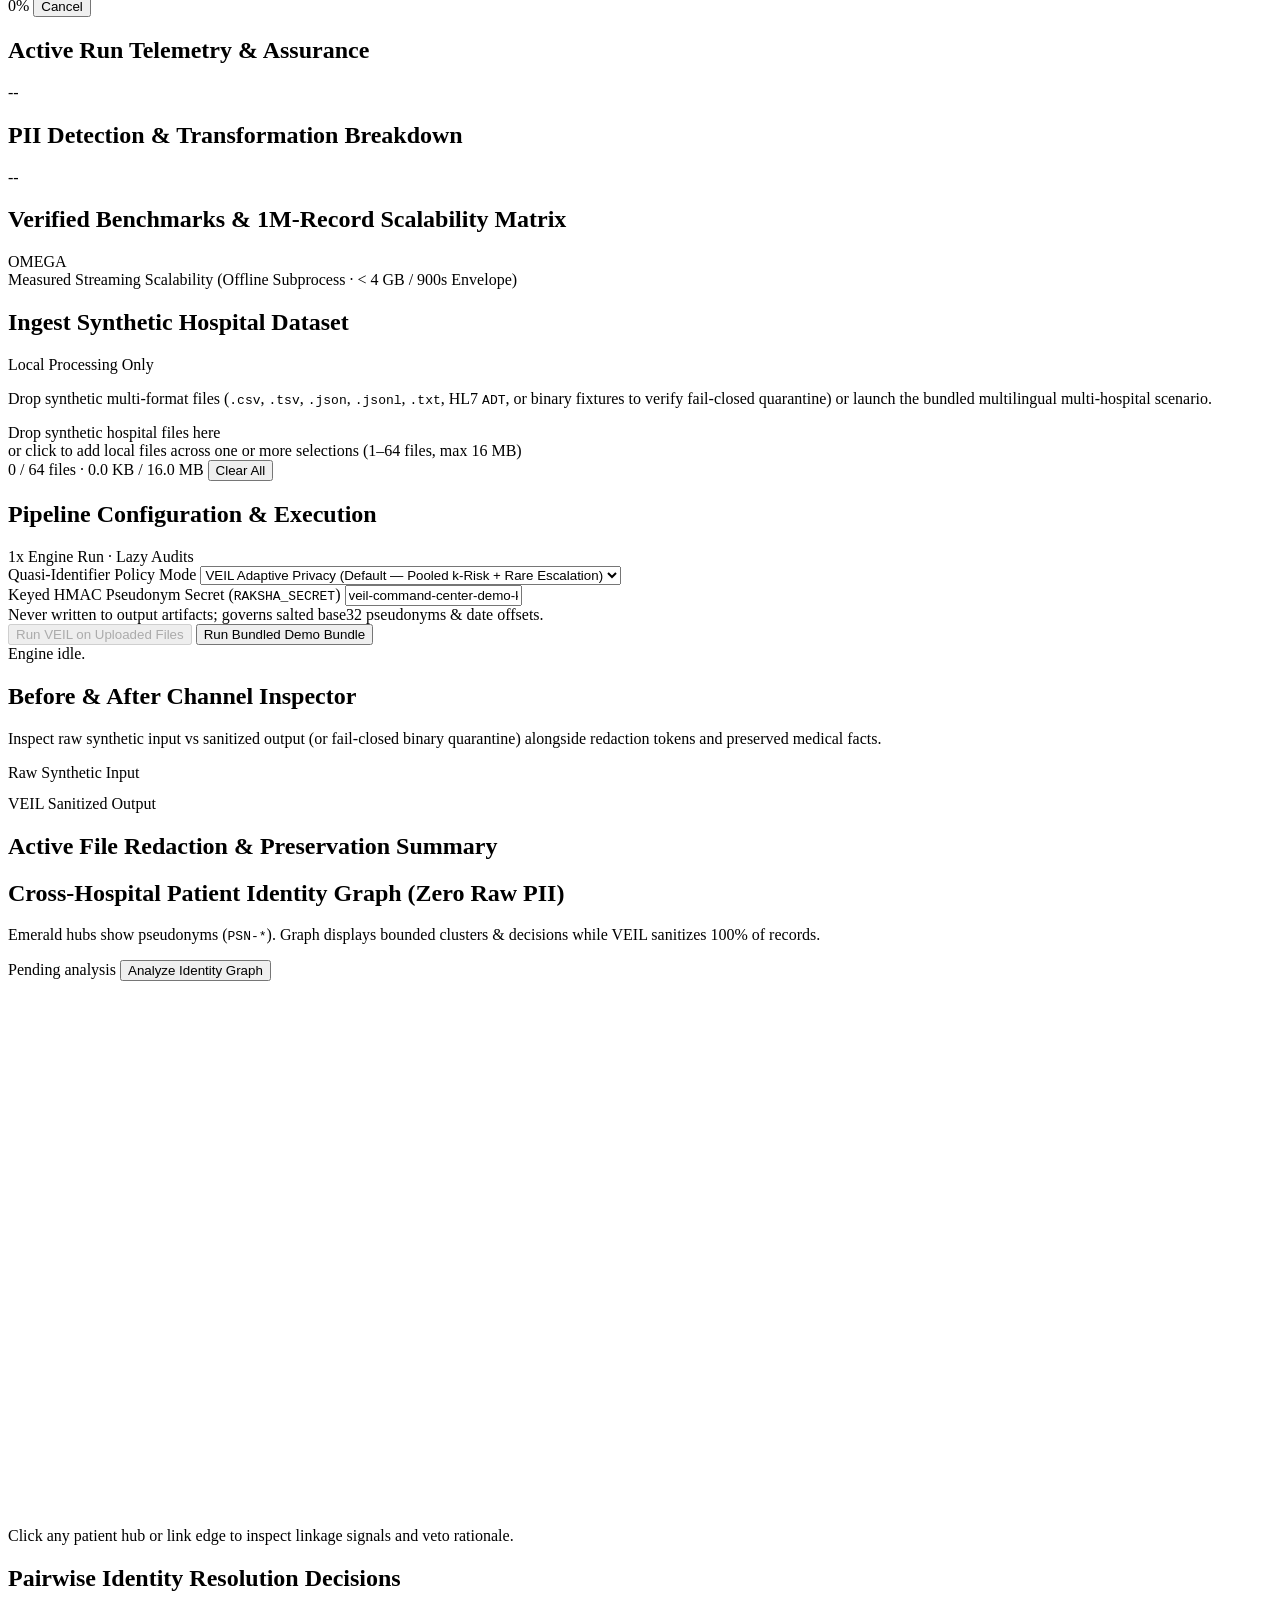
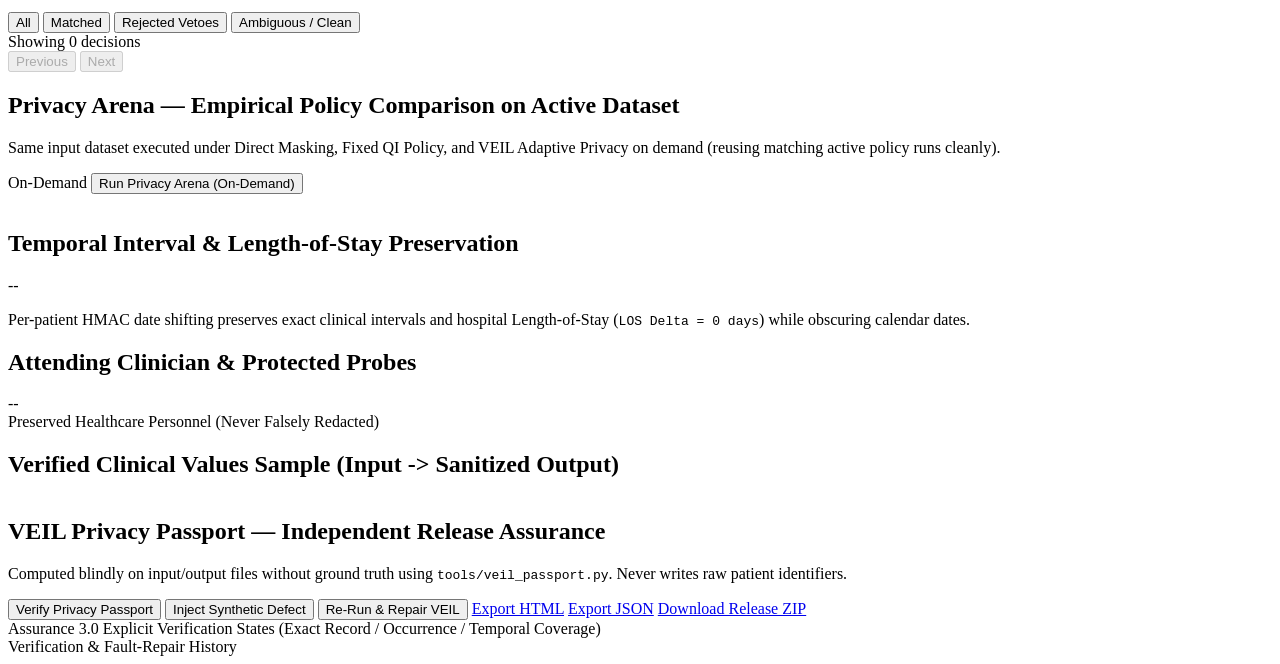
==== commit 5f35fc7a: "fix(ui,passport): enforce honest verdicts, eliminate job/download races, stream ZIPs & harden multip" ====
--- a/web/index.html
+++ b/web/index.html
@@ -116,7 +116,7 @@
               <h2>Verified Benchmarks &amp; 1M-Record Scalability Matrix</h2>
               <p class="card-sub" id="hist-disclaimer"></p>
             </div>
-            <span class="badge badge-ok" id="hist-checkpoint">TITAN</span>
+            <span class="badge badge-ok" id="hist-checkpoint">OMEGA</span>
           </div>
           <div class="table-wrap">
             <table class="data-table" id="hist-table"></table>
@@ -330,9 +330,9 @@
               <button id="btn-run-passport" class="btn btn-emerald">Verify Privacy Passport</button>
               <button id="btn-corrupt-demo" class="btn btn-amber">Inject Synthetic Defect</button>
               <button id="btn-repair-demo" class="btn btn-emerald hidden">Re-Run &amp; Repair VEIL</button>
-              <a href="/api/passport/html" class="btn btn-ghost">Export HTML</a>
-              <a href="/api/passport/json" class="btn btn-ghost">Export JSON</a>
-              <a href="/api/download/zip" class="btn btn-primary">Download Release ZIP</a>
+              <a id="btn-export-passport-html" href="/api/passport/html" class="btn btn-ghost">Export HTML</a>
+              <a id="btn-export-passport-json" href="/api/passport/json" class="btn btn-ghost">Export JSON</a>
+              <a id="btn-export-zip" href="/api/download/zip" class="btn btn-primary">Download Release ZIP</a>
             </div>
           </div>
 
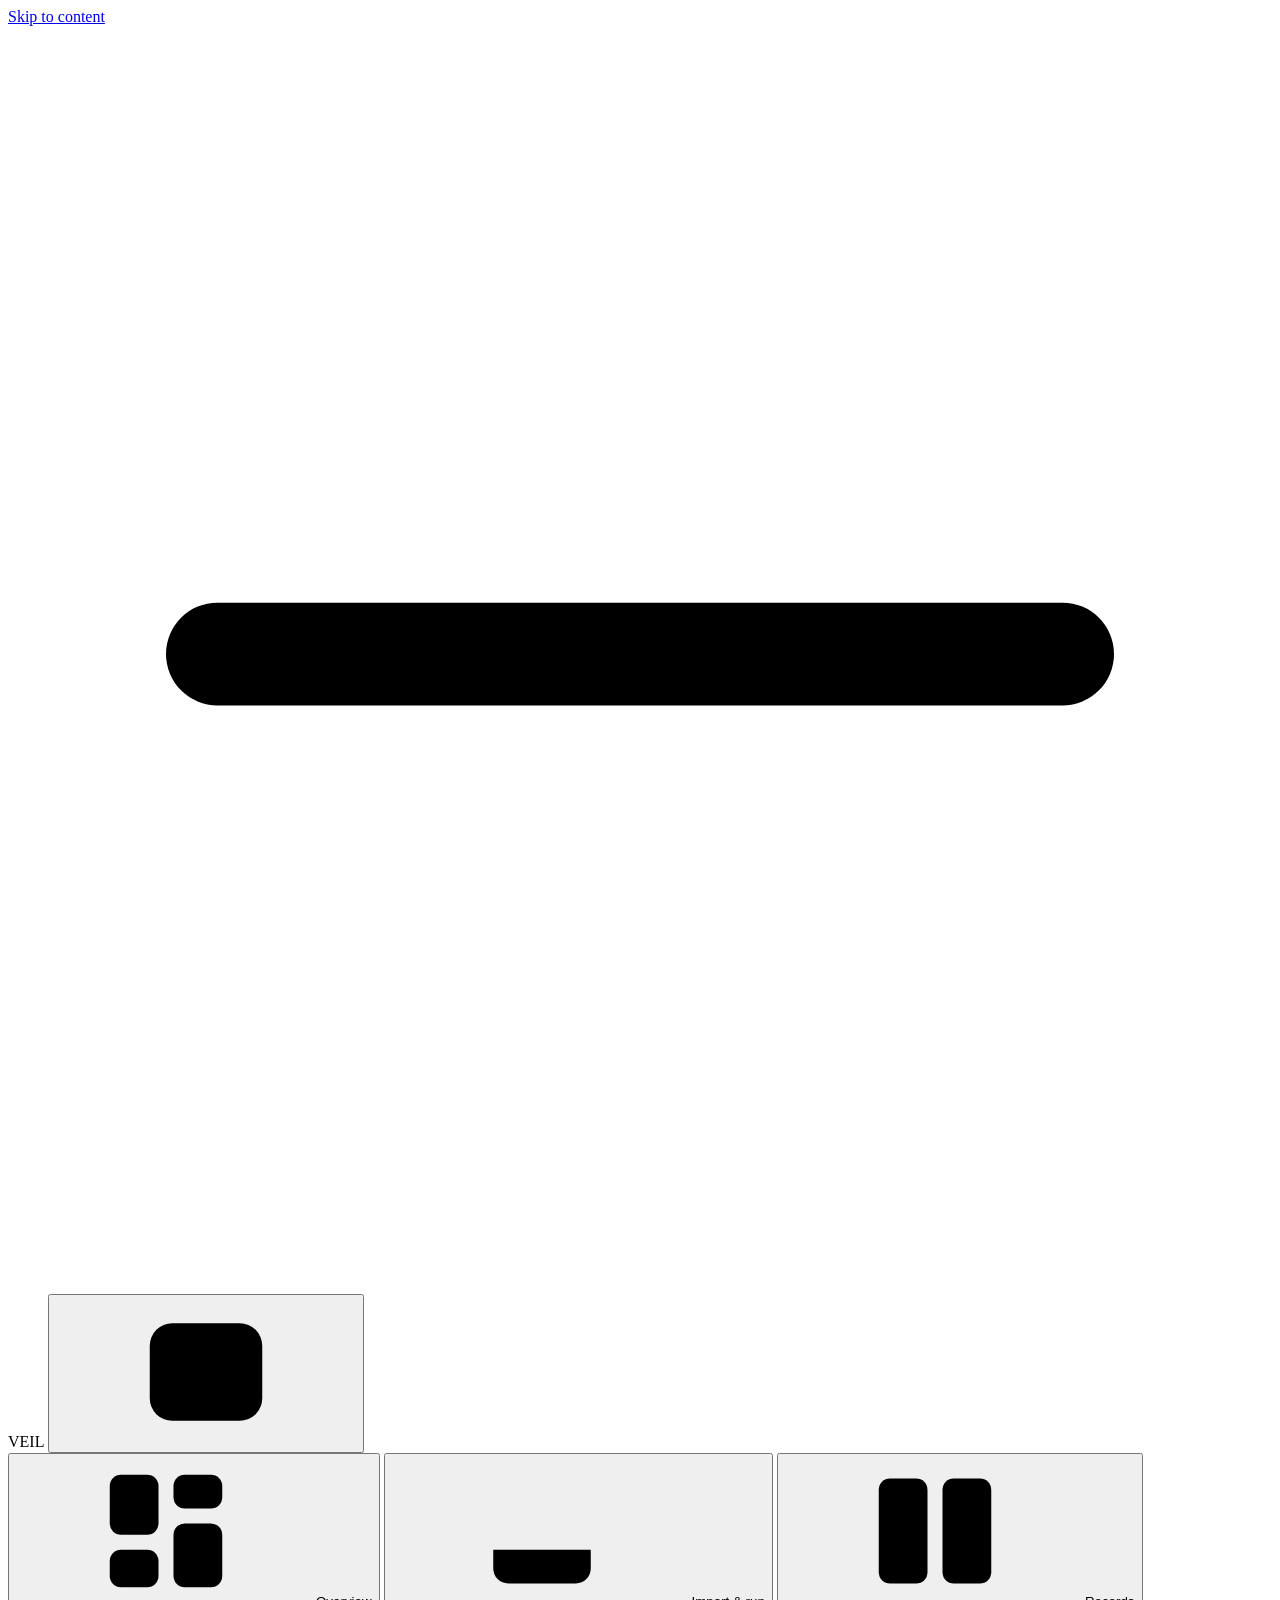
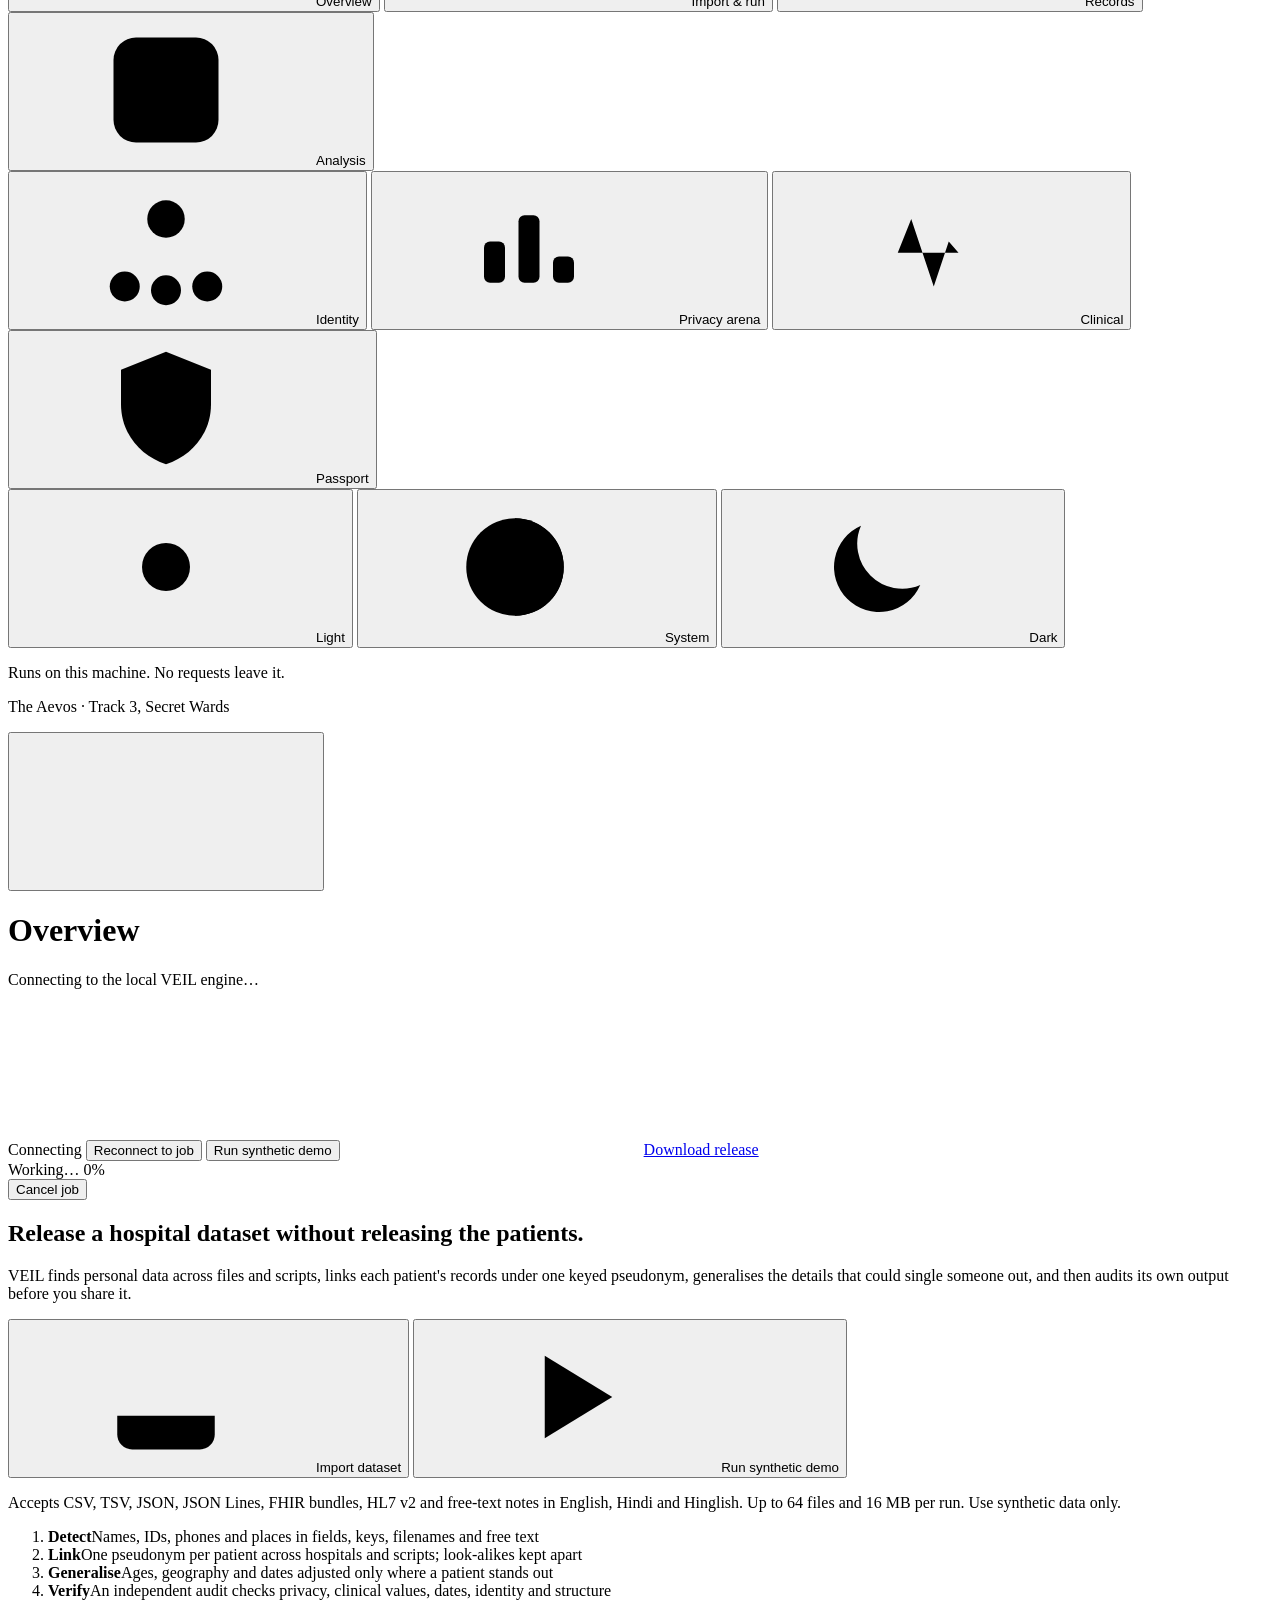
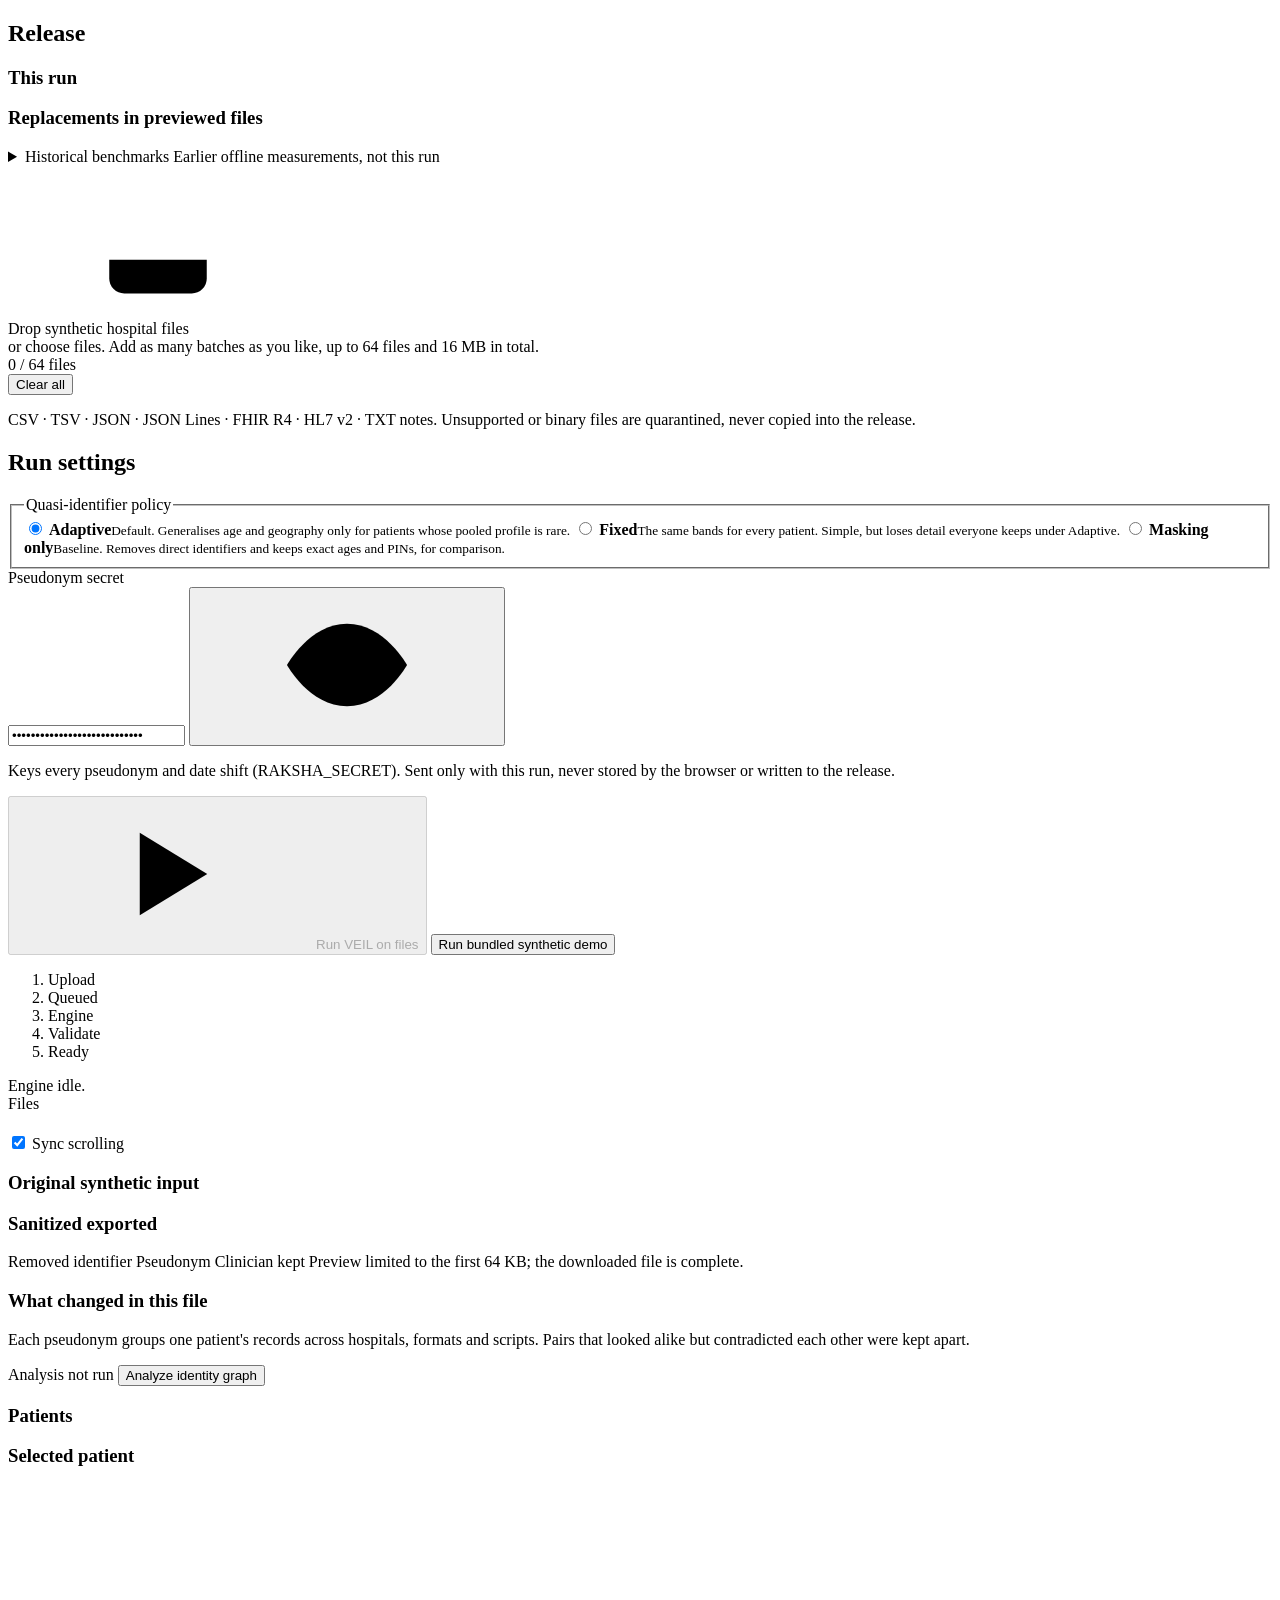
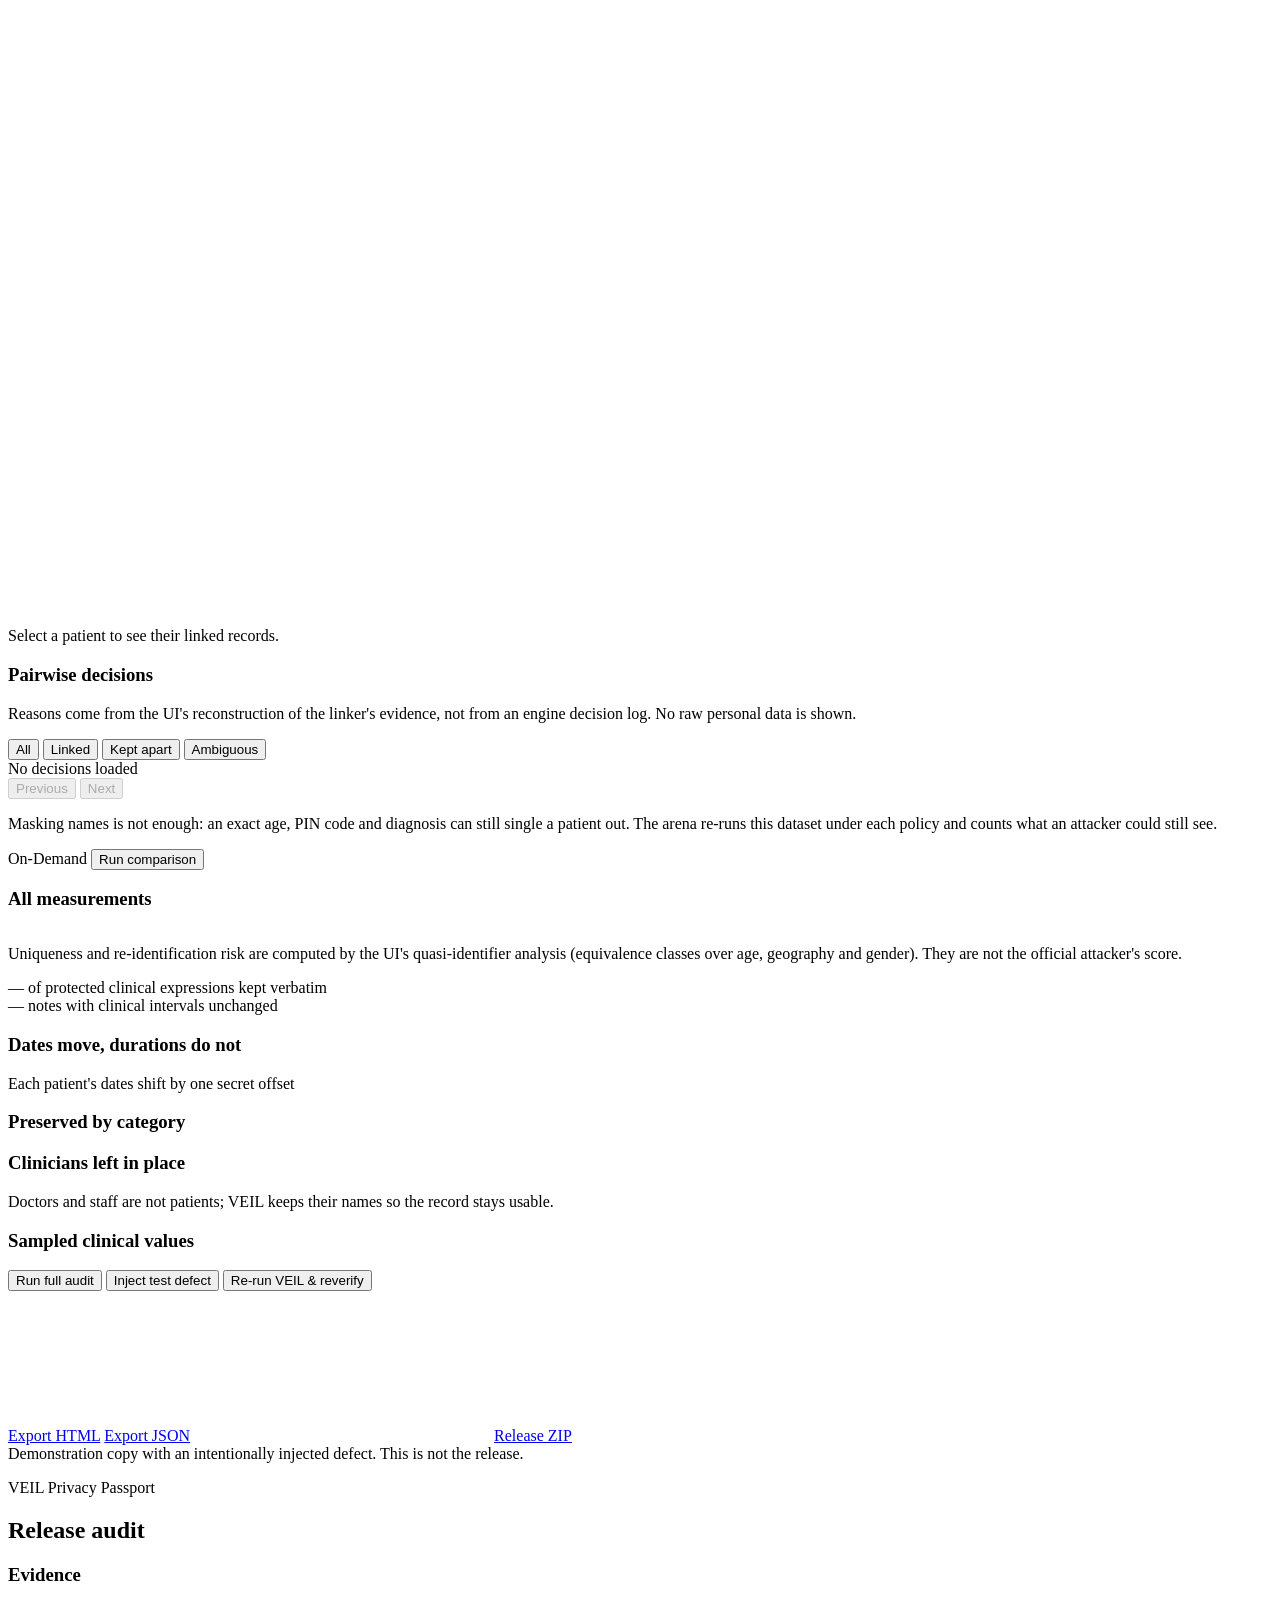
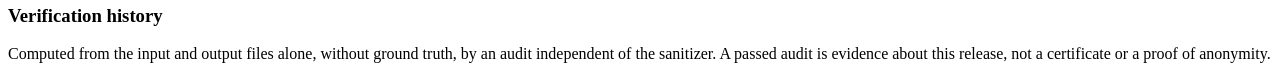
==== commit a524ade7: "feat(ui): integrate VEIL Atelier redesign (design/veil-atelier @ 64fd0d9) Monochrome soft-panel work" ====
--- a/web/index.html
+++ b/web/index.html
@@ -3,352 +3,465 @@
 <head>
   <meta charset="UTF-8" />
   <meta name="viewport" content="width=device-width, initial-scale=1.0" />
+  <meta name="color-scheme" content="light dark" />
   <title>VEIL — Clinical Privacy Command Center</title>
+  <script>
+    // Apply the saved appearance before first paint (local preference only, never sent anywhere).
+    (function () {
+      try {
+        var a = localStorage.getItem("veil_appearance");
+        if (a === "light" || a === "dark") document.documentElement.setAttribute("data-theme", a);
+      } catch (e) { /* storage unavailable: follow system */ }
+    })();
+  </script>
   <link rel="stylesheet" href="/styles.css" />
 </head>
 <body>
-  <div class="app-shell">
-    <!-- Sidebar -->
-    <aside class="sidebar">
-      <div class="brand-block">
-        <div class="brand-mark" aria-hidden="true">
-          <svg viewBox="0 0 36 36" fill="none">
-            <path d="M18 3L5 8.5V17.5C5 25.3 10.6 31.8 18 33.5C25.4 31.8 31 25.3 31 17.5V8.5L18 3Z" stroke="#10b981" stroke-width="2.2" fill="#0d2220"/>
-            <path d="M12.5 18.2L16.3 22L23.8 13.8" stroke="#34d399" stroke-width="2.3" stroke-linecap="round" stroke-linejoin="round"/>
-          </svg>
-        </div>
-        <div>
-          <div class="brand-title">VEIL</div>
-          <div class="brand-sub">Clinical Privacy Command Center · The Aevos</div>
-        </div>
+  <a class="skip-link" href="#main">Skip to content</a>
+
+  <!-- Inline SVG symbols: the server only serves index.html, styles.css and app.js -->
+  <svg width="0" height="0" style="position:absolute" aria-hidden="true" focusable="false">
+    <symbol id="i-overview" viewBox="0 0 20 20"><rect x="2.5" y="2.5" width="6.5" height="8" rx="1.5"/><rect x="11" y="2.5" width="6.5" height="4.5" rx="1.5"/><rect x="11" y="9" width="6.5" height="8.5" rx="1.5"/><rect x="2.5" y="12.5" width="6.5" height="5" rx="1.5"/></symbol>
+    <symbol id="i-import" viewBox="0 0 20 20"><path d="M10 3v9m0 0l-3.5-3.5M10 12l3.5-3.5"/><path d="M3.5 12.5v2.5a2 2 0 002 2h9a2 2 0 002-2v-2.5"/></symbol>
+    <symbol id="i-inspect" viewBox="0 0 20 20"><rect x="2.5" y="3" width="6.5" height="14" rx="1.5"/><rect x="11" y="3" width="6.5" height="14" rx="1.5"/><path d="M4.5 7h2.5M4.5 10h2.5M13 7h2.5M13 10h2.5"/></symbol>
+    <symbol id="i-identity" viewBox="0 0 20 20"><circle cx="10" cy="6" r="2.5"/><circle cx="4.5" cy="15" r="2"/><circle cx="10" cy="15.5" r="2"/><circle cx="15.5" cy="15" r="2"/><path d="M10 8.5v5M8.6 8l-3 5.2M11.4 8l3 5.2"/></symbol>
+    <symbol id="i-arena" viewBox="0 0 20 20"><path d="M3 16.5h14"/><rect x="4" y="9" width="2.8" height="5.5" rx=".8"/><rect x="8.6" y="5.5" width="2.8" height="9" rx=".8"/><rect x="13.2" y="11" width="2.8" height="3.5" rx=".8"/></symbol>
+    <symbol id="i-clinical" viewBox="0 0 20 20"><path d="M2.5 10.5h3.2l1.8-4.5 3 9 2-6 1.3 1.5h3.7"/></symbol>
+    <symbol id="i-passport" viewBox="0 0 20 20"><path d="M10 2.5l6 2.4v4.6c0 3.9-2.6 6.9-6 8-3.4-1.1-6-4.1-6-8V4.9z"/><path d="M7.4 10l1.9 1.9 3.5-3.8"/></symbol>
+    <symbol id="i-download" viewBox="0 0 20 20"><path d="M10 3.5v8.5m0 0L6.8 8.8M10 12l3.2-3.2"/><path d="M4 15.5h12"/></symbol>
+    <symbol id="i-play" viewBox="0 0 20 20"><path d="M6.5 4.5v11l9-5.5z"/></symbol>
+    <symbol id="i-file" viewBox="0 0 20 20"><path d="M5 2.5h6.5L15.5 6.5v11H5z"/><path d="M11.5 2.5v4h4"/></symbol>
+    <symbol id="i-x" viewBox="0 0 20 20"><path d="M5.5 5.5l9 9m0-9l-9 9"/></symbol>
+    <symbol id="i-sun" viewBox="0 0 20 20"><circle cx="10" cy="10" r="3.2"/><path d="M10 2.5v1.8M10 15.7v1.8M2.5 10h1.8M15.7 10h1.8M4.7 4.7l1.3 1.3M14 14l1.3 1.3M4.7 15.3L6 14M14 6l1.3-1.3"/></symbol>
+    <symbol id="i-moon" viewBox="0 0 20 20"><path d="M15.5 12.4A6 6 0 017.6 4.5a6 6 0 107.9 7.9z"/></symbol>
+    <symbol id="i-auto" viewBox="0 0 20 20"><circle cx="10" cy="10" r="6.5"/><path d="M10 3.5v13a6.5 6.5 0 000-13z" fill="currentColor" stroke="none"/></symbol>
+    <symbol id="i-rail" viewBox="0 0 20 20"><rect x="2.5" y="3.5" width="15" height="13" rx="3"/><path d="M7.5 3.5v13"/></symbol>
+    <symbol id="i-analysis" viewBox="0 0 20 20"><rect x="3" y="3" width="14" height="14" rx="3"/><path d="M7 13V9.5M10 13V7M13 13v-2"/></symbol>
+    <symbol id="i-menu" viewBox="0 0 20 20"><path d="M3.5 6h13M3.5 10h13M3.5 14h13"/></symbol>
+    <symbol id="i-check" viewBox="0 0 20 20"><path d="M5 10.5l3.2 3.2L15 6.8"/></symbol>
+    <symbol id="i-alert" viewBox="0 0 20 20"><path d="M10 3l7.5 13.5h-15z"/><path d="M10 8.5v3.5M10 14.2v.1"/></symbol>
+    <symbol id="i-clock" viewBox="0 0 20 20"><circle cx="10" cy="10" r="7"/><path d="M10 6v4.3l2.8 1.7"/></symbol>
+    <symbol id="i-eye" viewBox="0 0 20 20"><path d="M2 10s3-5.5 8-5.5S18 10 18 10s-3 5.5-8 5.5S2 10 2 10z"/><circle cx="10" cy="10" r="2.4"/></symbol>
+    <!-- VEIL mark: a V whose strokes change from raw to protected as they pass through the veil layer -->
+    <symbol id="veil-mark" viewBox="0 0 32 32">
+      <path d="M6 5.5l4.6 9.2M26 5.5l-4.6 9.2" style="fill:none;stroke:var(--ink-3);stroke-width:2.6;stroke-linecap:round" />
+      <path d="M11.9 17.4L16 25.7l4.1-8.3" style="fill:none;stroke:var(--accent);stroke-width:2.6;stroke-linecap:round;stroke-linejoin:round" />
+      <rect x="4" y="14.6" width="24" height="2.6" rx="1.3" style="fill:var(--ink)" />
+    </symbol>
+  </svg>
+
+  <div class="app-shell" id="app-shell">
+    <!-- Sidebar: source list -->
+    <aside class="sidebar" id="sidebar" aria-label="VEIL navigation">
+      <div class="side-head">
+        <svg class="brand-mark" viewBox="0 0 32 32" aria-hidden="true"><use href="#veil-mark"/></svg>
+        <span class="brand-name">VEIL</span>
+        <button class="rail-btn" id="btn-rail" aria-label="Collapse sidebar" aria-pressed="false" title="Collapse sidebar"><svg class="ico" aria-hidden="true"><use href="#i-rail"/></svg></button>
       </div>
-
-      <div class="tagline-pill">Hide the identity. Preserve the medicine.</div>
-
-      <nav class="nav-list" aria-label="Command Center Sections">
-        <button class="nav-item active" data-view="overview">
-          <span class="nav-dot"></span>Command Overview
-        </button>
-        <button class="nav-item" data-view="runner">
-          <span class="nav-dot"></span>Upload &amp; Engine Run
-        </button>
-        <button class="nav-item" data-view="inspector">
-          <span class="nav-dot"></span>Before &amp; After Diff
-        </button>
-        <button class="nav-item" data-view="graph">
-          <span class="nav-dot"></span>Identity Graph &amp; Vetoes
-        </button>
-        <button class="nav-item" data-view="arena">
-          <span class="nav-dot"></span>Privacy Arena
-        </button>
-        <button class="nav-item" data-view="clinical">
-          <span class="nav-dot"></span>Clinical &amp; Temporal
-        </button>
-        <button class="nav-item" data-view="passport">
-          <span class="nav-dot"></span>Privacy Passport &amp; Export
-        </button>
+      <div class="side-rule" aria-hidden="true"></div>
+
+      <nav class="nav" id="nav" aria-label="Sections">
+        <span class="nav-indicator" id="nav-indicator" aria-hidden="true"></span>
+        <button class="nav-item active" data-view="overview" aria-current="page" title="Overview"><svg class="ico" aria-hidden="true"><use href="#i-overview"/></svg><span class="nav-label">Overview</span></button>
+        <button class="nav-item" data-view="runner" title="Import &amp; run"><svg class="ico" aria-hidden="true"><use href="#i-import"/></svg><span class="nav-label">Import &amp; run</span><span class="nav-dot" id="nav-run-dot" aria-hidden="true"></span></button>
+        <button class="nav-item" data-view="inspector" title="Record inspector"><svg class="ico" aria-hidden="true"><use href="#i-inspect"/></svg><span class="nav-label">Records</span><span class="nav-badge hidden" id="nav-file-count" aria-label="files in release"></span></button>
+
+        <div class="nav-group" id="grp-analysis-wrap" data-open="true">
+          <button class="nav-parent" id="nav-analysis" aria-expanded="true" aria-controls="grp-analysis" title="Analysis"><svg class="ico" aria-hidden="true"><use href="#i-analysis"/></svg><span class="nav-label">Analysis</span><span class="pm" aria-hidden="true"></span></button>
+          <div class="nav-children" id="grp-analysis">
+            <div class="nav-children-inner">
+              <button class="nav-item nav-child" data-view="graph" title="Identity"><svg class="ico" aria-hidden="true"><use href="#i-identity"/></svg><span class="nav-label">Identity</span></button>
+              <button class="nav-item nav-child" data-view="arena" title="Privacy arena"><svg class="ico" aria-hidden="true"><use href="#i-arena"/></svg><span class="nav-label">Privacy arena</span></button>
+              <button class="nav-item nav-child" data-view="clinical" title="Clinical integrity"><svg class="ico" aria-hidden="true"><use href="#i-clinical"/></svg><span class="nav-label">Clinical</span></button>
+            </div>
+          </div>
+        </div>
+
+        <button class="nav-item" data-view="passport" title="Privacy Passport"><svg class="ico" aria-hidden="true"><use href="#i-passport"/></svg><span class="nav-label">Passport</span><span class="nav-state" id="nav-passport-state" aria-hidden="true"></span></button>
       </nav>
 
-      <div class="sidebar-footer">
-        <div class="meta-row"><span>Team</span><span class="mono">The Aevos</span></div>
-        <div class="meta-row"><span>Leader</span><span class="mono muted">Ishan Kumar</span></div>
-        <div class="meta-row"><span>Members</span><span class="mono muted">Kirtan · Aryan · Ukani</span></div>
-        <div class="meta-row"><span>Engine Mode</span><span class="badge badge-ok">Stdlib Offline</span></div>
-        <div class="meta-row"><span>Frozen Core</span><span class="mono muted">known-good-14 (APEX)</span></div>
-        <div class="meta-row"><span>Network Calls</span><span class="mono muted">0 External</span></div>
+      <div class="side-rule" aria-hidden="true"></div>
+      <div class="sidebar-foot">
+        <div class="appearance" role="radiogroup" aria-label="Appearance">
+          <button class="appearance-opt" role="radio" data-appearance="light" aria-checked="false" title="Light"><svg class="ico" aria-hidden="true"><use href="#i-sun"/></svg><span class="sr-only">Light</span></button>
+          <button class="appearance-opt" role="radio" data-appearance="system" aria-checked="true" title="Match system"><svg class="ico" aria-hidden="true"><use href="#i-auto"/></svg><span class="sr-only">System</span></button>
+          <button class="appearance-opt" role="radio" data-appearance="dark" aria-checked="false" title="Dark"><svg class="ico" aria-hidden="true"><use href="#i-moon"/></svg><span class="sr-only">Dark</span></button>
+        </div>
+        <p class="local-note"><span class="local-dot" aria-hidden="true"></span>Runs on this machine. No requests leave it.</p>
+        <p class="team-note">The Aevos · Track 3, Secret Wards</p>
       </div>
     </aside>
-
-    <!-- Main Workspace -->
-    <main class="main-area">
-      <header class="topbar">
-        <div>
-          <div class="eyebrow">ACTIVE RELEASE WORKSPACE</div>
-          <h1 id="active-dataset-title" class="page-title">Loading VEIL engine state...</h1>
-        </div>
-        <div class="topbar-actions">
-          <span id="status-pill" class="status-pill status-idle">Ready</span>
-          <button id="btn-reconnect-job" class="btn btn-ghost hidden">Reconnect Active Job</button>
-          <button id="btn-quick-demo" class="btn btn-primary">Re-run Demo Bundle</button>
-          <a id="btn-download-zip" href="/api/download/zip" class="btn btn-emerald">Download Sanitized ZIP</a>
+    <div class="scrim" id="scrim" hidden></div>
+
+    <!-- Main workspace -->
+    <div class="main-col"><div class="surface">
+      <header class="toolbar">
+        <button class="icon-btn menu-btn" id="btn-menu" aria-label="Open navigation" aria-controls="sidebar" aria-expanded="false"><svg class="ico" aria-hidden="true"><use href="#i-menu"/></svg></button>
+        <div class="toolbar-title">
+          <h1 id="view-title">Overview</h1>
+          <p id="active-dataset-title" class="toolbar-sub">Connecting to the local VEIL engine…</p>
+        </div>
+        <div class="toolbar-actions">
+          <span id="status-pill" class="status-pill" data-tone="idle" role="status">Connecting</span>
+          <button id="btn-reconnect-job" class="btn btn-quiet hidden">Reconnect to job</button>
+          <button id="btn-quick-demo" class="btn btn-secondary">Run synthetic demo</button>
+          <a id="btn-download-zip" href="/api/download/zip" class="btn btn-primary" download aria-disabled="true" tabindex="-1"><svg class="ico" aria-hidden="true"><use href="#i-download"/></svg><span>Download release</span></a>
         </div>
       </header>
 
-      <!-- Live Progress Banner -->
-      <section id="progress-panel" class="progress-panel hidden" aria-live="polite">
-        <div class="progress-head">
-          <span id="progress-stage">Executing pipeline...</span>
-          <div class="btn-row">
-            <span id="progress-pct" class="mono">0%</span>
-            <button id="btn-cancel-job" class="btn btn-ghost btn-xs hidden">Cancel</button>
-          </div>
-        </div>
-        <div class="progress-track">
-          <div id="progress-fill" class="progress-fill" style="width:0%"></div>
+      <!-- Live job progress (genuine backend status) -->
+      <section id="progress-panel" class="progress-panel hidden" aria-label="Job progress">
+        <div class="progress-row">
+          <div class="progress-text">
+            <span id="progress-stage" class="progress-stage">Working…</span>
+            <span id="progress-pct" class="progress-pct">0%</span>
+          </div>
+          <button id="btn-cancel-job" class="btn btn-quiet btn-sm hidden">Cancel job</button>
+        </div>
+        <div class="progress-track" role="progressbar" aria-labelledby="progress-stage" aria-valuemin="0" aria-valuemax="100" aria-valuenow="0" id="progress-bar">
+          <div id="progress-fill" class="progress-fill"></div>
         </div>
       </section>
 
-      <!-- VIEW 1: OVERVIEW -->
-      <section id="view-overview" class="view active">
-        <div class="kpi-grid" id="overview-kpis"></div>
-
-        <div class="two-col">
-          <div class="card">
-            <div class="card-head">
-              <h2>Active Run Telemetry &amp; Assurance</h2>
-              <span class="badge badge-emerald" id="ov-runtime-badge">--</span>
-            </div>
-            <div id="ov-telemetry-table"></div>
-          </div>
-
-          <div class="card">
-            <div class="card-head">
-              <h2>PII Detection &amp; Transformation Breakdown</h2>
-              <span class="badge badge-slate" id="ov-id-total">--</span>
-            </div>
-            <div id="ov-transform-bars" class="bar-list"></div>
-          </div>
-        </div>
-
-        <div class="card">
-          <div class="card-head">
-            <div>
-              <h2>Verified Benchmarks &amp; 1M-Record Scalability Matrix</h2>
-              <p class="card-sub" id="hist-disclaimer"></p>
-            </div>
-            <span class="badge badge-ok" id="hist-checkpoint">OMEGA</span>
-          </div>
-          <div class="table-wrap">
-            <table class="data-table" id="hist-table"></table>
-          </div>
-          <div class="subhead">Measured Streaming Scalability (Offline Subprocess · &lt; 4 GB / 900s Envelope)</div>
-          <div class="table-wrap">
-            <table class="data-table" id="scale-table"></table>
-          </div>
-        </div>
-      </section>
-
-      <!-- VIEW 2: UPLOAD & RUNNER -->
-      <section id="view-runner" class="view">
-        <div class="two-col">
-          <div class="card">
-            <div class="card-head">
-              <h2>Ingest Synthetic Hospital Dataset</h2>
-              <span class="badge badge-ok">Local Processing Only</span>
-            </div>
-            <p class="card-sub">
-              Drop synthetic multi-format files (<code>.csv</code>, <code>.tsv</code>, <code>.json</code>, <code>.jsonl</code>, <code>.txt</code>, HL7 <code>ADT</code>, or binary fixtures to verify fail-closed quarantine) or launch the bundled multilingual multi-hospital scenario.
-            </p>
-            <div id="dropzone" class="dropzone" tabindex="0">
-              <div class="dropzone-title">Drop synthetic hospital files here</div>
-              <div class="dropzone-sub">or click to add local files across one or more selections (1–64 files, max 16 MB)</div>
-              <input id="file-input" type="file" multiple hidden />
-            </div>
-            <div id="upload-validation-msg" class="upload-error hidden" role="alert"></div>
-            <div id="staged-summary-bar" class="staged-summary hidden">
-              <span id="staged-stats-text" class="mono">0 / 64 files · 0.0 KB / 16.0 MB</span>
-              <button id="btn-clear-staged" type="button" class="btn btn-ghost btn-xs">Clear All</button>
-            </div>
-            <div id="staged-files-list" class="staged-list"></div>
-          </div>
-
-          <div class="card">
-            <div class="card-head">
-              <h2>Pipeline Configuration &amp; Execution</h2>
-              <span class="badge badge-slate">1x Engine Run · Lazy Audits</span>
-            </div>
-            <div class="form-group">
-              <label for="policy-select">Quasi-Identifier Policy Mode</label>
-              <select id="policy-select" class="input-ctrl">
-                <option value="adaptive" selected>VEIL Adaptive Privacy (Default — Pooled k-Risk + Rare Escalation)</option>
-                <option value="fixed">Fixed QI Policy (Uniform 5-year Bands + Shifted Dates)</option>
-                <option value="mask">Direct Masking Only (Baseline Comparison)</option>
-              </select>
-            </div>
-            <div class="form-group">
-              <label for="secret-input">Keyed HMAC Pseudonym Secret (<code>RAKSHA_SECRET</code>)</label>
-              <input id="secret-input" type="text" class="input-ctrl mono" value="veil-command-center-demo-key" />
-              <div class="field-hint">Never written to output artifacts; governs salted base32 pseudonyms &amp; date offsets.</div>
-            </div>
-            <div class="btn-row">
-              <button id="btn-run-uploaded" class="btn btn-emerald" disabled>Run VEIL on Uploaded Files</button>
-              <button id="btn-run-demo" class="btn btn-primary">Run Bundled Demo Bundle</button>
-            </div>
-            <div id="runner-log" class="console-box">Engine idle.</div>
-            <div id="runner-timings" class="field-hint"></div>
-          </div>
-        </div>
-      </section>
-
-      <!-- VIEW 3: BEFORE & AFTER -->
-      <section id="view-inspector" class="view">
-        <div class="card">
-          <div class="card-head">
-            <div>
-              <h2>Before &amp; After Channel Inspector</h2>
-              <p class="card-sub">Inspect raw synthetic input vs sanitized output (or fail-closed binary quarantine) alongside redaction tokens and preserved medical facts.</p>
-            </div>
-            <div id="inspector-badges" class="badge-row"></div>
-          </div>
-          <div id="file-tabs" class="file-pill-bar"></div>
-          <div class="diff-grid">
-            <div class="diff-pane">
-              <div class="diff-pane-head">
-                <span>Raw Synthetic Input</span>
-                <span id="diff-in-meta" class="mono muted"></span>
-              </div>
-              <pre id="diff-input-pre" class="code-view"></pre>
-            </div>
-            <div class="diff-pane">
-              <div class="diff-pane-head">
-                <span>VEIL Sanitized Output</span>
-                <span id="diff-out-meta" class="mono muted"></span>
-              </div>
-              <div id="diff-output-pre" class="code-view rich-code"></div>
-            </div>
-          </div>
-        </div>
-
-        <div class="card">
-          <div class="card-head">
-            <h2>Active File Redaction &amp; Preservation Summary</h2>
-          </div>
-          <div id="inspector-tag-detail" class="chip-grid"></div>
-        </div>
-      </section>
-
-      <!-- VIEW 4: IDENTITY GRAPH -->
-      <section id="view-graph" class="view">
-        <div class="card">
-          <div class="card-head">
-            <div>
-              <h2>Cross-Hospital Patient Identity Graph (Zero Raw PII)</h2>
-              <p class="card-sub">
-                Emerald hubs show pseudonyms (<code>PSN-*</code>). Graph displays bounded clusters &amp; decisions while VEIL sanitizes 100% of records.
-              </p>
-            </div>
-            <div class="btn-row">
-              <span id="graph-subset-badge" class="badge badge-slate">Pending analysis</span>
-              <button id="btn-run-identity" class="btn btn-emerald btn-xs">Analyze Identity Graph</button>
-            </div>
-          </div>
-          <div class="graph-shell">
-            <svg id="identity-svg" viewBox="0 0 980 420" role="img" aria-label="Cross-hospital patient identity resolution graph"></svg>
-          </div>
-          <div id="graph-detail-bar" class="detail-strip">Click any patient hub or link edge to inspect linkage signals and veto rationale.</div>
-        </div>
-
-        <div class="card">
-          <div class="card-head">
-            <h2>Pairwise Identity Resolution Decisions</h2>
-            <div class="filter-row">
-              <button class="filter-pill active" data-filter="all">All</button>
-              <button class="filter-pill" data-filter="matched">Matched</button>
-              <button class="filter-pill" data-filter="rejected">Rejected Vetoes</button>
-              <button class="filter-pill" data-filter="ambiguous">Ambiguous / Clean</button>
-            </div>
-          </div>
-          <div class="table-wrap">
-            <table class="data-table" id="decisions-table"></table>
-          </div>
-          <div class="pager-row">
-            <span id="dec-page-info" class="mono muted">Showing 0 decisions</span>
-            <div class="btn-row">
-              <button id="dec-prev" class="btn btn-ghost btn-xs" disabled>Previous</button>
-              <button id="dec-next" class="btn btn-ghost btn-xs" disabled>Next</button>
-            </div>
-          </div>
-        </div>
-      </section>
-
-      <!-- VIEW 5: PRIVACY ARENA -->
-      <section id="view-arena" class="view">
-        <div class="card">
-          <div class="card-head">
-            <div>
-              <h2>Privacy Arena — Empirical Policy Comparison on Active Dataset</h2>
-              <p class="card-sub">
-                Same input dataset executed under Direct Masking, Fixed QI Policy, and VEIL Adaptive Privacy on demand (reusing matching active policy runs cleanly).
-              </p>
-            </div>
-            <div class="btn-row">
-              <span id="arena-status-badge" class="badge badge-slate">On-Demand</span>
-              <button id="btn-run-arena" class="btn btn-emerald">Run Privacy Arena (On-Demand)</button>
-            </div>
-          </div>
-          <div id="arena-cards" class="arena-grid"></div>
-          <div class="table-wrap" style="margin-top:16px">
-            <table class="data-table" id="arena-table"></table>
-          </div>
-        </div>
-      </section>
-
-      <!-- VIEW 6: CLINICAL & TEMPORAL -->
-      <section id="view-clinical" class="view">
-        <div class="two-col">
-          <div class="card">
-            <div class="card-head">
-              <h2>Temporal Interval &amp; Length-of-Stay Preservation</h2>
-              <span class="badge badge-ok" id="los-badge">--</span>
-            </div>
-            <p class="card-sub">Per-patient HMAC date shifting preserves exact clinical intervals and hospital Length-of-Stay (<code>LOS Delta = 0 days</code>) while obscuring calendar dates.</p>
-            <div id="timeline-cards"></div>
-          </div>
-
-          <div class="card">
-            <div class="card-head">
-              <h2>Attending Clinician &amp; Protected Probes</h2>
-              <span class="badge badge-emerald" id="clin-pct-badge">--</span>
-            </div>
-            <div id="clinical-categories" class="bar-list"></div>
-            <div class="subhead">Preserved Healthcare Personnel (Never Falsely Redacted)</div>
-            <div id="staff-chips" class="chip-grid"></div>
-          </div>
-        </div>
-
-        <div class="card">
-          <div class="card-head">
-            <h2>Verified Clinical Values Sample (Input -> Sanitized Output)</h2>
-          </div>
-          <div class="table-wrap">
-            <table class="data-table" id="clinical-samples-table"></table>
-          </div>
-        </div>
-      </section>
-
-      <!-- VIEW 7: PRIVACY PASSPORT -->
-      <section id="view-passport" class="view">
-        <div class="card">
-          <div class="card-head">
-            <div>
-              <h2>VEIL Privacy Passport — Independent Release Assurance</h2>
-              <p class="card-sub">
-                Computed blindly on input/output files without ground truth using <code>tools/veil_passport.py</code>. Never writes raw patient identifiers.
-              </p>
-            </div>
-            <div class="btn-row">
-              <button id="btn-run-passport" class="btn btn-emerald">Verify Privacy Passport</button>
-              <button id="btn-corrupt-demo" class="btn btn-amber">Inject Synthetic Defect</button>
-              <button id="btn-repair-demo" class="btn btn-emerald hidden">Re-Run &amp; Repair VEIL</button>
-              <a id="btn-export-passport-html" href="/api/passport/html" class="btn btn-ghost">Export HTML</a>
-              <a id="btn-export-passport-json" href="/api/passport/json" class="btn btn-ghost">Export JSON</a>
-              <a id="btn-export-zip" href="/api/download/zip" class="btn btn-primary">Download Release ZIP</a>
-            </div>
-          </div>
-
-          <div id="passport-banner" class="passport-banner ok"></div>
-          <div class="subhead">Assurance 3.0 Explicit Verification States (Exact Record / Occurrence / Temporal Coverage)</div>
-          <div id="passport-checks" class="kpi-grid"></div>
-          <div id="passport-pillars" class="pillar-grid"></div>
-          <div class="subhead">Verification &amp; Fault-Repair History</div>
-          <div class="table-wrap">
-            <table class="data-table" id="passport-history-table"></table>
-          </div>
-        </div>
-      </section>
-    </main>
+      <main id="main" class="main" tabindex="-1">
+        <!-- 1 · OVERVIEW -->
+        <section id="view-overview" class="view active" aria-labelledby="view-title">
+          <div id="overview-empty" class="empty-hero hidden">
+            <div class="empty-copy">
+              <h2>Release a hospital dataset without releasing the patients.</h2>
+              <p>VEIL finds personal data across files and scripts, links each patient's records under one keyed pseudonym, generalises the details that could single someone out, and then audits its own output before you share it.</p>
+              <div class="btn-row">
+                <button class="btn btn-primary" data-goto="runner"><svg class="ico" aria-hidden="true"><use href="#i-import"/></svg><span>Import dataset</span></button>
+                <button class="btn btn-secondary" id="btn-empty-demo"><svg class="ico" aria-hidden="true"><use href="#i-play"/></svg><span>Run synthetic demo</span></button>
+              </div>
+              <p class="fine">Accepts CSV, TSV, JSON, JSON Lines, FHIR bundles, HL7 v2 and free-text notes in English, Hindi and Hinglish. Up to 64 files and 16 MB per run. Use synthetic data only.</p>
+            </div>
+            <ol class="flow" aria-label="What happens to a dataset">
+              <li><b>Detect</b><span>Names, IDs, phones and places in fields, keys, filenames and free text</span></li>
+              <li><b>Link</b><span>One pseudonym per patient across hospitals and scripts; look-alikes kept apart</span></li>
+              <li><b>Generalise</b><span>Ages, geography and dates adjusted only where a patient stands out</span></li>
+              <li><b>Verify</b><span>An independent audit checks privacy, clinical values, dates, identity and structure</span></li>
+            </ol>
+          </div>
+
+          <div id="overview-ready" class="hidden">
+            <div class="release-head">
+              <div class="release-state">
+                <div id="ov-state-mark" class="state-mark" data-tone="idle" aria-hidden="true"></div>
+                <div>
+                  <h2 id="ov-state-title">Release</h2>
+                  <p id="ov-state-text" class="lede"></p>
+                </div>
+              </div>
+              <div id="ov-next" class="release-next"></div>
+            </div>
+
+            <ol class="pipeline" id="ov-pipeline" aria-label="This run, stage by stage"></ol>
+
+            <div class="split">
+              <section class="panel" aria-labelledby="ov-facts-h">
+                <h3 id="ov-facts-h" class="panel-title">This run</h3>
+                <dl class="facts" id="ov-facts"></dl>
+              </section>
+              <section class="panel" aria-labelledby="ov-tags-h">
+                <div class="panel-head">
+                  <h3 id="ov-tags-h" class="panel-title">Replacements in previewed files</h3>
+                  <span class="meta" id="ov-id-total"></span>
+                </div>
+                <div id="ov-transform-bars" class="hbars"></div>
+              </section>
+            </div>
+          </div>
+
+          <details class="history" id="hist-section">
+            <summary>
+              <span class="history-title">Historical benchmarks</span>
+              <span class="meta">Earlier offline measurements, not this run</span>
+            </summary>
+            <p class="fine" id="hist-disclaimer"></p>
+            <p class="fine" id="hist-checkpoint"></p>
+            <div class="table-wrap"><table class="table" id="hist-table"></table></div>
+            <h4 class="sub-title">Scalability</h4>
+            <div class="table-wrap"><table class="table" id="scale-table"></table></div>
+          </details>
+        </section>
+
+        <!-- 2 · IMPORT & RUN -->
+        <section id="view-runner" class="view" aria-labelledby="view-title">
+          <div class="runner">
+            <div class="runner-main">
+              <div id="dropzone" class="dropzone" tabindex="0" role="button" aria-describedby="dz-help">
+                <svg class="dz-icon" aria-hidden="true"><use href="#i-import"/></svg>
+                <div class="dz-title">Drop synthetic hospital files</div>
+                <div class="dz-sub" id="dz-help">or <span class="link-like">choose files</span>. Add as many batches as you like, up to 64 files and 16 MB in total.</div>
+                <input id="file-input" type="file" multiple hidden />
+              </div>
+              <div id="upload-validation-msg" class="inline-msg error hidden" role="alert"></div>
+
+              <div id="staged-summary-bar" class="queue-head hidden">
+                <span id="staged-stats-text" class="queue-stats">0 / 64 files</span>
+                <div class="queue-meter" aria-hidden="true"><span id="staged-meter-fill"></span></div>
+                <button id="btn-clear-staged" type="button" class="btn btn-quiet btn-sm">Clear all</button>
+              </div>
+              <ul id="staged-files-list" class="queue" aria-label="Files ready to upload"></ul>
+
+              <p class="fine formats">CSV · TSV · JSON · JSON Lines · FHIR R4 · HL7 v2 · TXT notes. Unsupported or binary files are quarantined, never copied into the release.</p>
+            </div>
+
+            <aside class="runner-side" aria-labelledby="run-h">
+              <h2 id="run-h" class="side-title">Run settings</h2>
+              <fieldset class="policy">
+                <legend>Quasi-identifier policy</legend>
+                <label class="policy-opt">
+                  <input type="radio" name="policy" value="adaptive" checked />
+                  <span><b>Adaptive</b><small>Default. Generalises age and geography only for patients whose pooled profile is rare.</small></span>
+                </label>
+                <label class="policy-opt">
+                  <input type="radio" name="policy" value="fixed" />
+                  <span><b>Fixed</b><small>The same bands for every patient. Simple, but loses detail everyone keeps under Adaptive.</small></span>
+                </label>
+                <label class="policy-opt">
+                  <input type="radio" name="policy" value="mask" />
+                  <span><b>Masking only</b><small>Baseline. Removes direct identifiers and keeps exact ages and PINs, for comparison.</small></span>
+                </label>
+              </fieldset>
+
+              <div class="field">
+                <label for="secret-input">Pseudonym secret</label>
+                <div class="secret-wrap">
+                  <input id="secret-input" type="password" class="input mono" value="veil-command-center-demo-key" autocomplete="off" spellcheck="false" />
+                  <button type="button" class="icon-btn" id="btn-secret-reveal" aria-label="Show secret" aria-pressed="false"><svg class="ico" aria-hidden="true"><use href="#i-eye"/></svg></button>
+                </div>
+                <p class="hint">Keys every pseudonym and date shift (RAKSHA_SECRET). Sent only with this run, never stored by the browser or written to the release.</p>
+              </div>
+
+              <div class="run-actions">
+                <button id="btn-run-uploaded" class="btn btn-primary btn-block" disabled><svg class="ico" aria-hidden="true"><use href="#i-play"/></svg><span>Run VEIL on files</span></button>
+                <button id="btn-run-demo" class="btn btn-secondary btn-block">Run bundled synthetic demo</button>
+              </div>
+
+              <ol class="stages" id="run-stages" aria-label="Job stages">
+                <li data-stage="uploading">Upload</li>
+                <li data-stage="queued">Queued</li>
+                <li data-stage="running">Engine</li>
+                <li data-stage="validating">Validate</li>
+                <li data-stage="ready">Ready</li>
+              </ol>
+              <div id="runner-log" class="run-log" aria-live="polite">Engine idle.</div>
+              <div id="runner-timings" class="hint"></div>
+              <div id="runner-done" class="run-done hidden"></div>
+            </aside>
+          </div>
+        </section>
+
+        <!-- 3 · RECORD INSPECTOR -->
+        <section id="view-inspector" class="view" aria-labelledby="view-title">
+          <div class="needs-data-msg hidden" data-needs-data></div>
+          <div class="inspector" data-has-data>
+            <nav class="file-nav" aria-label="Files in this release">
+              <div class="file-nav-head">Files <span class="meta" id="file-nav-count"></span></div>
+              <ul id="file-tabs" class="file-list"></ul>
+            </nav>
+            <div class="inspector-main">
+              <div class="file-head">
+                <div>
+                  <h2 id="insp-file-title" class="file-title"></h2>
+                  <div id="inspector-badges" class="tag-row"></div>
+                </div>
+                <label class="toggle"><input type="checkbox" id="sync-scroll" checked /> <span>Sync scrolling</span></label>
+              </div>
+              <div class="diff">
+                <section class="diff-pane" aria-labelledby="diff-in-h">
+                  <header class="diff-pane-head"><h3 id="diff-in-h">Original <span class="muted">synthetic input</span></h3><span id="diff-in-meta" class="meta"></span></header>
+                  <pre id="diff-input-pre" class="code" tabindex="0"></pre>
+                </section>
+                <section class="diff-pane" aria-labelledby="diff-out-h">
+                  <header class="diff-pane-head"><h3 id="diff-out-h">Sanitized <span class="muted">exported</span></h3><span id="diff-out-meta" class="meta"></span></header>
+                  <div id="diff-output-pre" class="code rich" tabindex="0"></div>
+                </section>
+              </div>
+              <div class="legend" aria-label="Highlight legend">
+                <span><i class="lg lg-tag"></i>Removed identifier</span>
+                <span><i class="lg lg-psn"></i>Pseudonym</span>
+                <span><i class="lg lg-staff"></i>Clinician kept</span>
+                <span id="diff-trunc-note" class="muted hidden">Preview limited to the first 64 KB; the downloaded file is complete.</span>
+              </div>
+              <section class="panel flat" aria-labelledby="insp-sum-h">
+                <h3 id="insp-sum-h" class="panel-title">What changed in this file</h3>
+                <div id="inspector-tag-detail" class="chips"></div>
+              </section>
+            </div>
+          </div>
+        </section>
+
+        <!-- 4 · IDENTITY -->
+        <section id="view-graph" class="view" aria-labelledby="view-title">
+          <div class="needs-data-msg hidden" data-needs-data></div>
+          <div data-has-data>
+            <div class="view-intro">
+              <p class="lede">Each pseudonym groups one patient's records across hospitals, formats and scripts. Pairs that looked alike but contradicted each other were kept apart.</p>
+              <div class="btn-row">
+                <span id="graph-subset-badge" class="meta-pill">Analysis not run</span>
+                <button id="btn-run-identity" class="btn btn-primary btn-sm">Analyze identity graph</button>
+              </div>
+            </div>
+
+            <div class="identity">
+              <section class="cluster-col" aria-labelledby="clusters-h">
+                <div class="panel-head">
+                  <h3 id="clusters-h" class="panel-title">Patients</h3>
+                  <span class="meta" id="cluster-count"></span>
+                </div>
+                <ul id="cluster-list" class="cluster-list" aria-label="Patient clusters"></ul>
+              </section>
+              <section class="focus-col" aria-labelledby="focus-h">
+                <h3 id="focus-h" class="sr-only">Selected patient</h3>
+                <div class="graph-shell">
+                  <svg id="identity-svg" viewBox="0 0 720 420" role="img" aria-label="Records linked to the selected pseudonym"></svg>
+                </div>
+                <div id="graph-detail-bar" class="focus-detail">Select a patient to see their linked records.</div>
+              </section>
+            </div>
+
+            <section class="panel" aria-labelledby="dec-h">
+              <div class="panel-head">
+                <div>
+                  <h3 id="dec-h" class="panel-title">Pairwise decisions</h3>
+                  <p class="fine">Reasons come from the UI's reconstruction of the linker's evidence, not from an engine decision log. No raw personal data is shown.</p>
+                </div>
+                <div class="segmented" role="group" aria-label="Filter decisions">
+                  <button class="filter-pill seg active" data-filter="all" aria-pressed="true">All</button>
+                  <button class="filter-pill seg" data-filter="matched" aria-pressed="false">Linked</button>
+                  <button class="filter-pill seg" data-filter="rejected" aria-pressed="false">Kept apart</button>
+                  <button class="filter-pill seg" data-filter="ambiguous" aria-pressed="false">Ambiguous</button>
+                </div>
+              </div>
+              <div class="table-wrap"><table class="table" id="decisions-table"></table></div>
+              <div class="pager">
+                <span id="dec-page-info" class="meta">No decisions loaded</span>
+                <div class="btn-row">
+                  <button id="dec-prev" class="btn btn-quiet btn-sm" disabled>Previous</button>
+                  <button id="dec-next" class="btn btn-quiet btn-sm" disabled>Next</button>
+                </div>
+              </div>
+            </section>
+          </div>
+        </section>
+
+        <!-- 5 · PRIVACY ARENA -->
+        <section id="view-arena" class="view" aria-labelledby="view-title">
+          <div class="needs-data-msg hidden" data-needs-data></div>
+          <div data-has-data>
+            <div class="view-intro">
+              <p class="lede">Masking names is not enough: an exact age, PIN code and diagnosis can still single a patient out. The arena re-runs this dataset under each policy and counts what an attacker could still see.</p>
+              <div class="btn-row">
+                <span id="arena-status-badge" class="meta-pill">On-Demand</span>
+                <button id="btn-run-arena" class="btn btn-primary btn-sm">Run comparison</button>
+              </div>
+            </div>
+            <div id="arena-cards" class="arena"></div>
+            <section class="panel" aria-labelledby="arena-t-h">
+              <h3 id="arena-t-h" class="panel-title">All measurements</h3>
+              <div class="table-wrap"><table class="table" id="arena-table"></table></div>
+              <p class="fine">Uniqueness and re-identification risk are computed by the UI's quasi-identifier analysis (equivalence classes over age, geography and gender). They are not the official attacker's score.</p>
+            </section>
+          </div>
+        </section>
+
+        <!-- 6 · CLINICAL INTEGRITY -->
+        <section id="view-clinical" class="view" aria-labelledby="view-title">
+          <div class="needs-data-msg hidden" data-needs-data></div>
+          <div data-has-data>
+            <div class="clin-head">
+              <div class="clin-stat">
+                <span class="clin-num" id="clin-pct-badge">—</span>
+                <span class="clin-label">of protected clinical expressions kept verbatim</span>
+              </div>
+              <div class="clin-stat">
+                <span class="clin-num" id="los-badge">—</span>
+                <span class="clin-label">notes with clinical intervals unchanged</span>
+              </div>
+              <dl class="facts compact" id="temporal-facts"></dl>
+            </div>
+
+            <section class="panel" aria-labelledby="tl-h">
+              <div class="panel-head">
+                <h3 id="tl-h" class="panel-title">Dates move, durations do not</h3>
+                <span class="meta">Each patient's dates shift by one secret offset</span>
+              </div>
+              <div id="timeline-cards" class="timelines"></div>
+            </section>
+
+            <div class="split">
+              <section class="panel" aria-labelledby="cat-h">
+                <h3 id="cat-h" class="panel-title">Preserved by category</h3>
+                <div id="clinical-categories" class="hbars"></div>
+              </section>
+              <section class="panel" aria-labelledby="staff-h">
+                <h3 id="staff-h" class="panel-title">Clinicians left in place</h3>
+                <p class="fine">Doctors and staff are not patients; VEIL keeps their names so the record stays usable.</p>
+                <div id="staff-chips" class="chips"></div>
+              </section>
+            </div>
+
+            <section class="panel" aria-labelledby="samp-h">
+              <h3 id="samp-h" class="panel-title">Sampled clinical values</h3>
+              <div class="table-wrap"><table class="table" id="clinical-samples-table"></table></div>
+            </section>
+          </div>
+        </section>
+
+        <!-- 7 · PRIVACY PASSPORT -->
+        <section id="view-passport" class="view" aria-labelledby="view-title">
+          <div class="needs-data-msg hidden" data-needs-data></div>
+          <div data-has-data>
+            <div class="passport-bar">
+              <div class="btn-row">
+                <button id="btn-run-passport" class="btn btn-primary">Run full audit</button>
+                <button id="btn-corrupt-demo" class="btn btn-secondary">Inject test defect</button>
+                <button id="btn-repair-demo" class="btn btn-primary hidden">Re-run VEIL &amp; reverify</button>
+              </div>
+              <div class="btn-row">
+                <a id="btn-export-passport-html" href="/api/passport/html" class="btn btn-quiet" download>Export HTML</a>
+                <a id="btn-export-passport-json" href="/api/passport/json" class="btn btn-quiet" download>Export JSON</a>
+                <a href="/api/download/zip" class="btn btn-quiet" download id="btn-export-zip"><svg class="ico" aria-hidden="true"><use href="#i-download"/></svg><span>Release ZIP</span></a>
+              </div>
+            </div>
+
+            <article class="sheet" id="passport-sheet" aria-labelledby="pp-title">
+              <div class="sheet-defect hidden" id="sheet-defect" role="note">Demonstration copy with an intentionally injected defect. This is not the release.</div>
+              <header class="sheet-head">
+                <div>
+                  <p class="sheet-kicker">VEIL Privacy Passport</p>
+                  <h2 id="pp-title" class="sheet-title">Release audit</h2>
+                  <dl class="sheet-meta" id="pp-meta"></dl>
+                </div>
+                <div id="passport-banner" class="seal" data-tone="pending"></div>
+              </header>
+
+              <p class="sheet-lede" id="pp-lede"></p>
+
+              <ol class="ledger" id="passport-checks" aria-label="Verification pillars"></ol>
+
+              <section class="sheet-section" aria-labelledby="pp-ev-h">
+                <h3 id="pp-ev-h" class="sheet-h">Evidence</h3>
+                <div id="passport-pillars" class="evidence"></div>
+              </section>
+
+              <section class="sheet-section" aria-labelledby="pp-hist-h">
+                <h3 id="pp-hist-h" class="sheet-h">Verification history</h3>
+                <div class="table-wrap"><table class="table" id="passport-history-table"></table></div>
+              </section>
+
+              <footer class="sheet-foot">Computed from the input and output files alone, without ground truth, by an audit independent of the sanitizer. A passed audit is evidence about this release, not a certificate or a proof of anonymity.</footer>
+            </article>
+          </div>
+        </section>
+      </main>
+    </div></div>
   </div>
 
+  <div id="toasts" class="toasts" aria-live="polite" aria-atomic="false"></div>
   <script src="/app.js"></script>
 </body>
 </html>
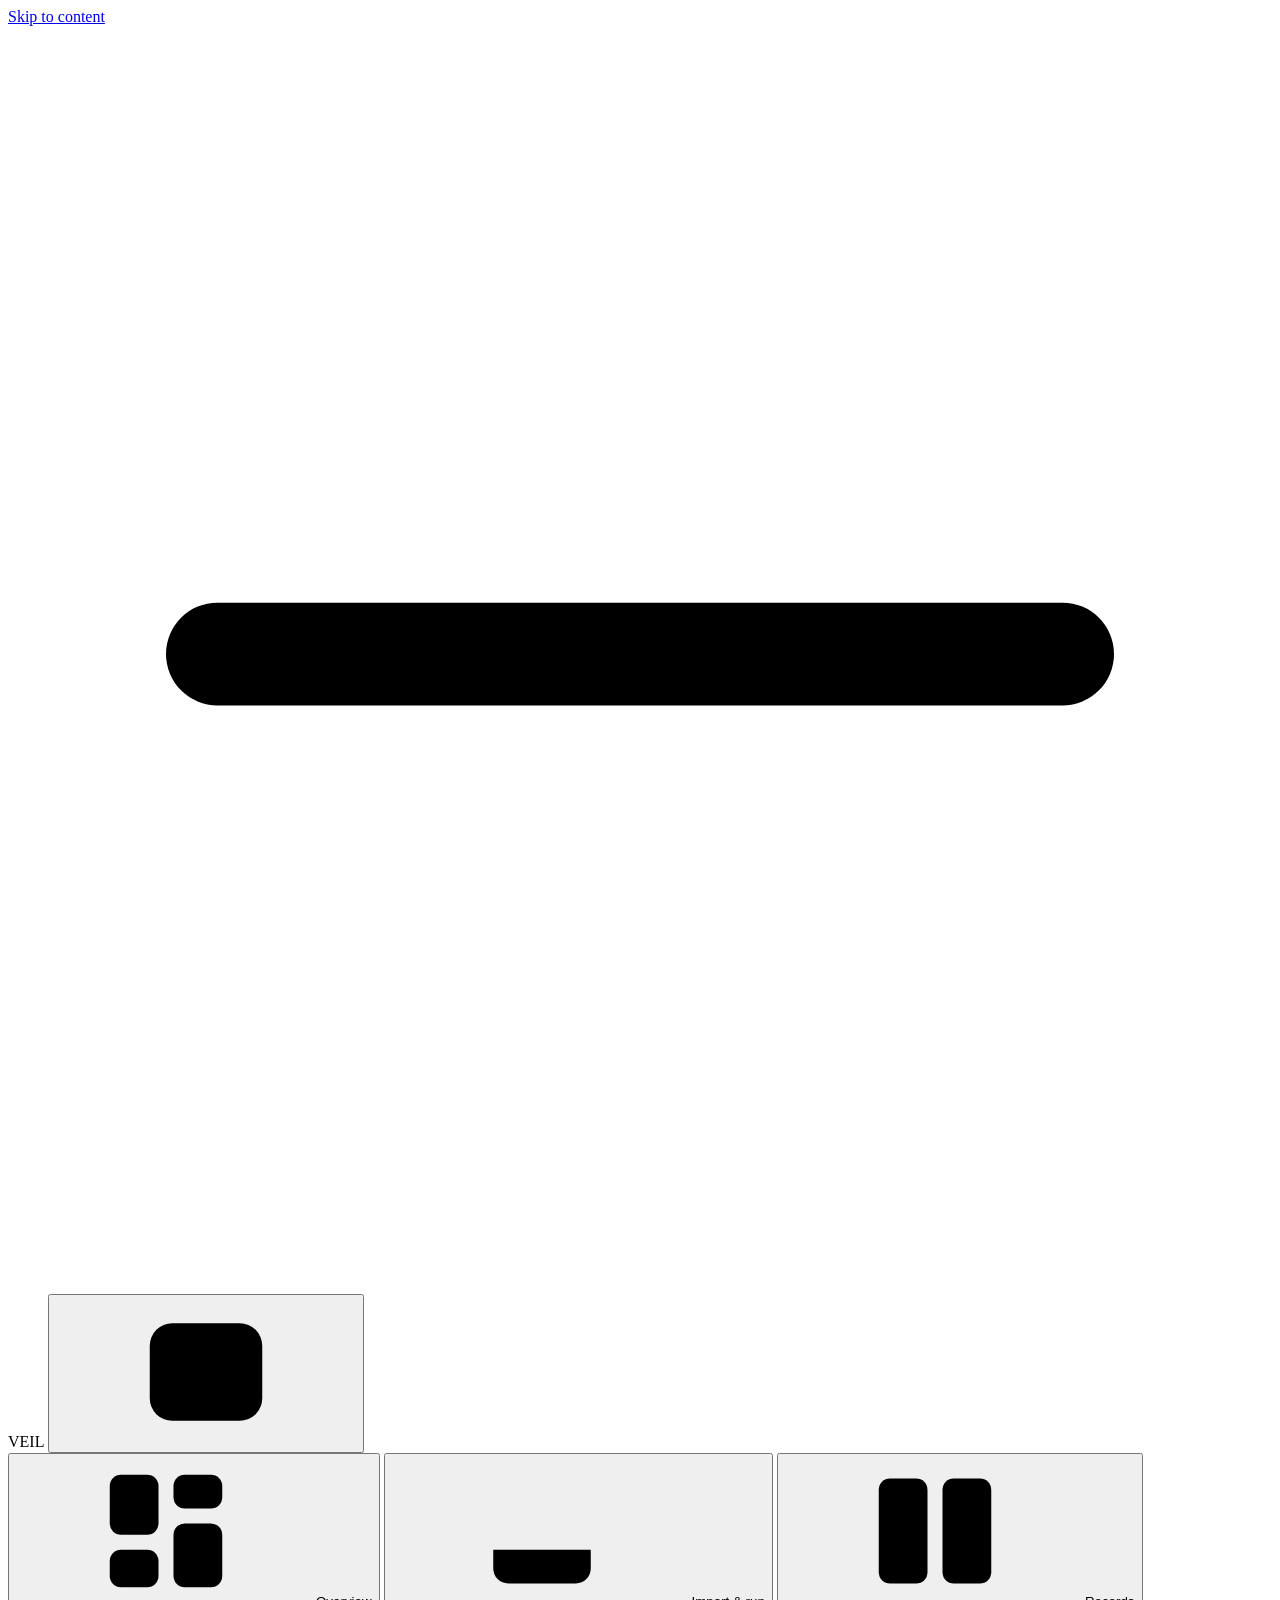
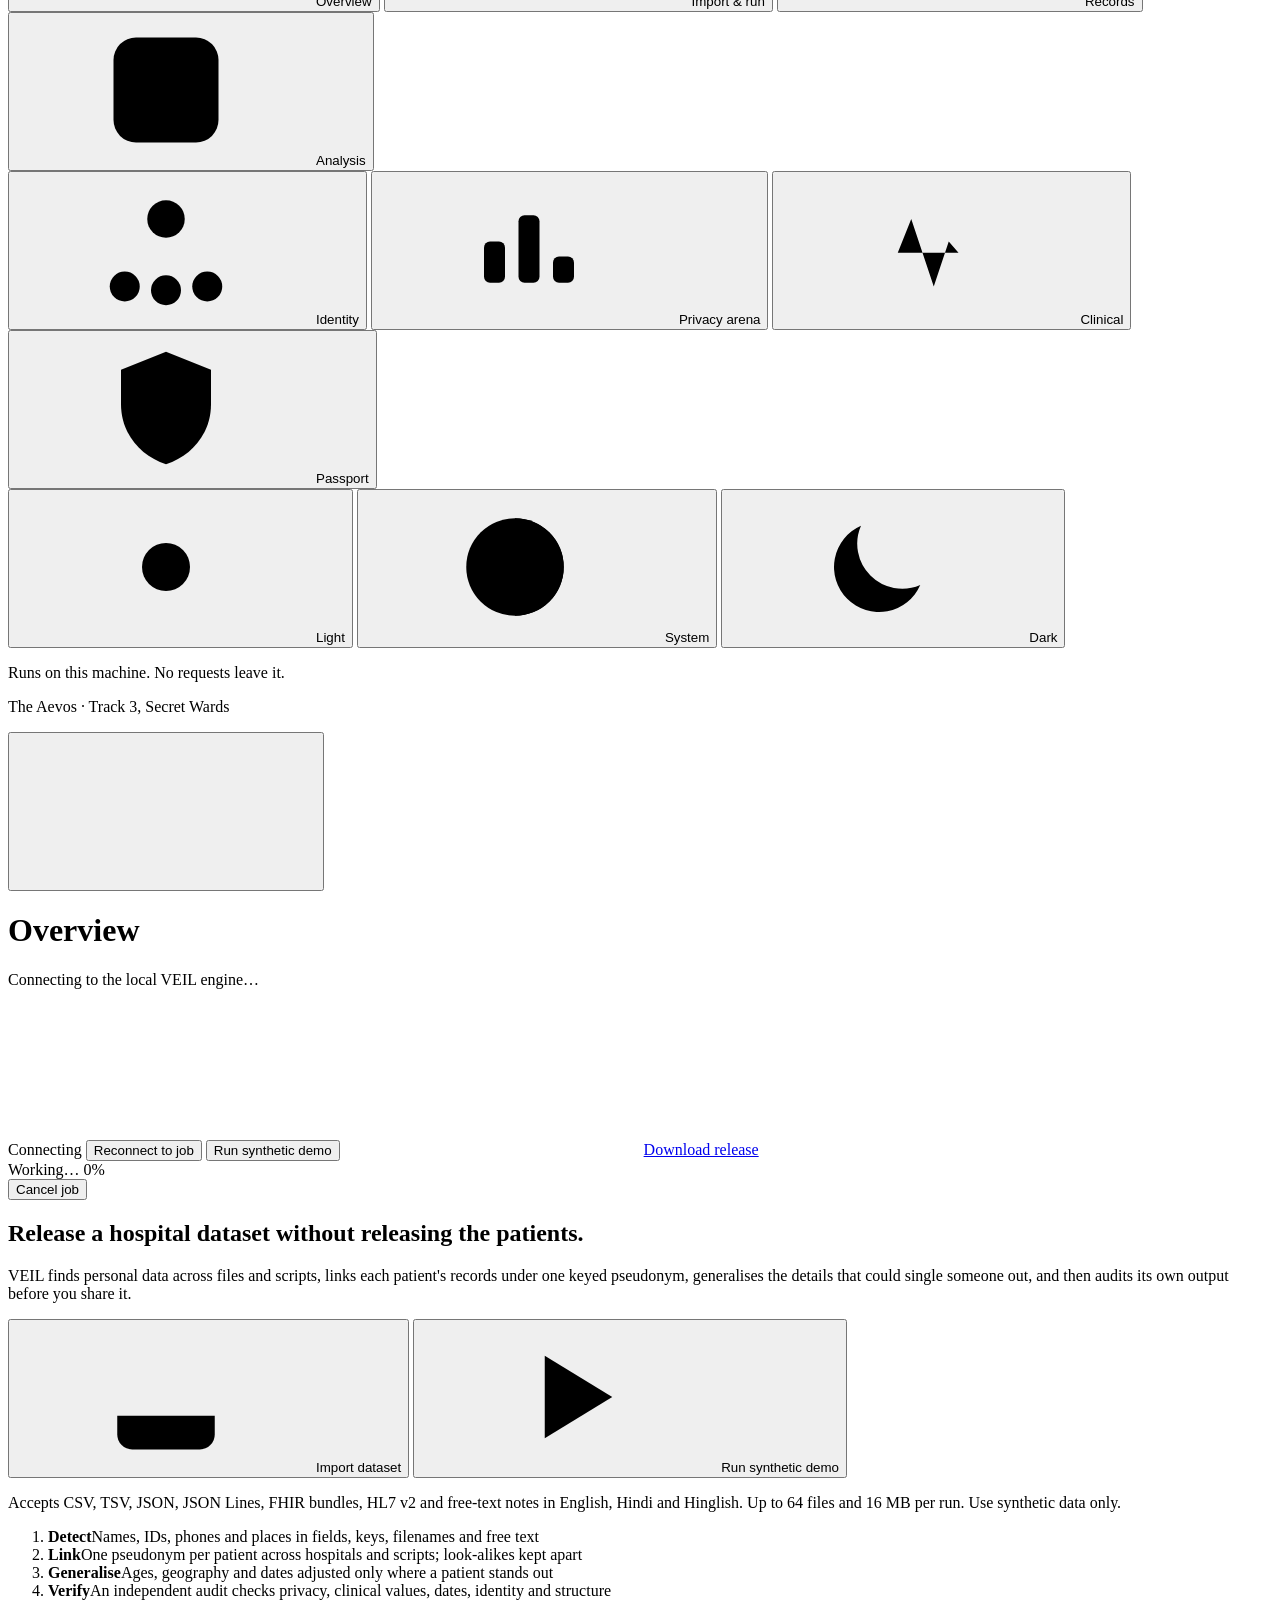
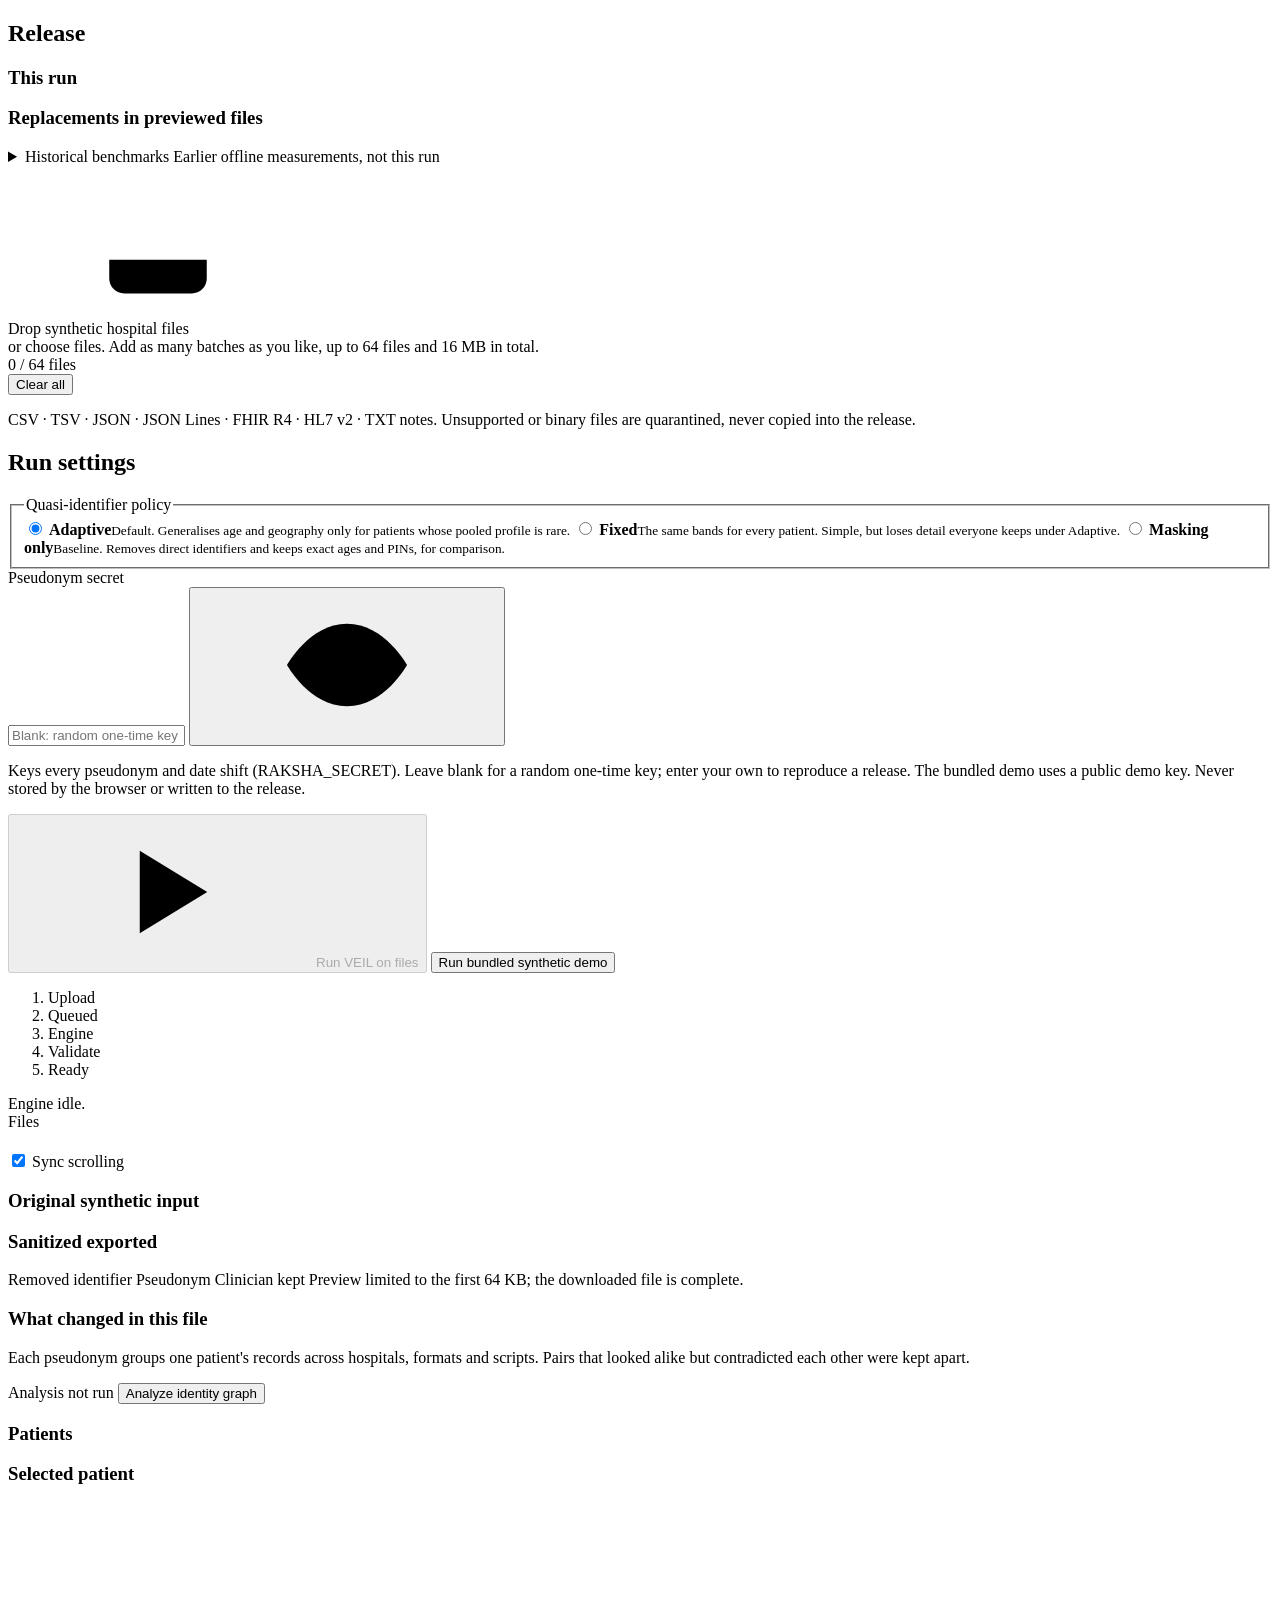
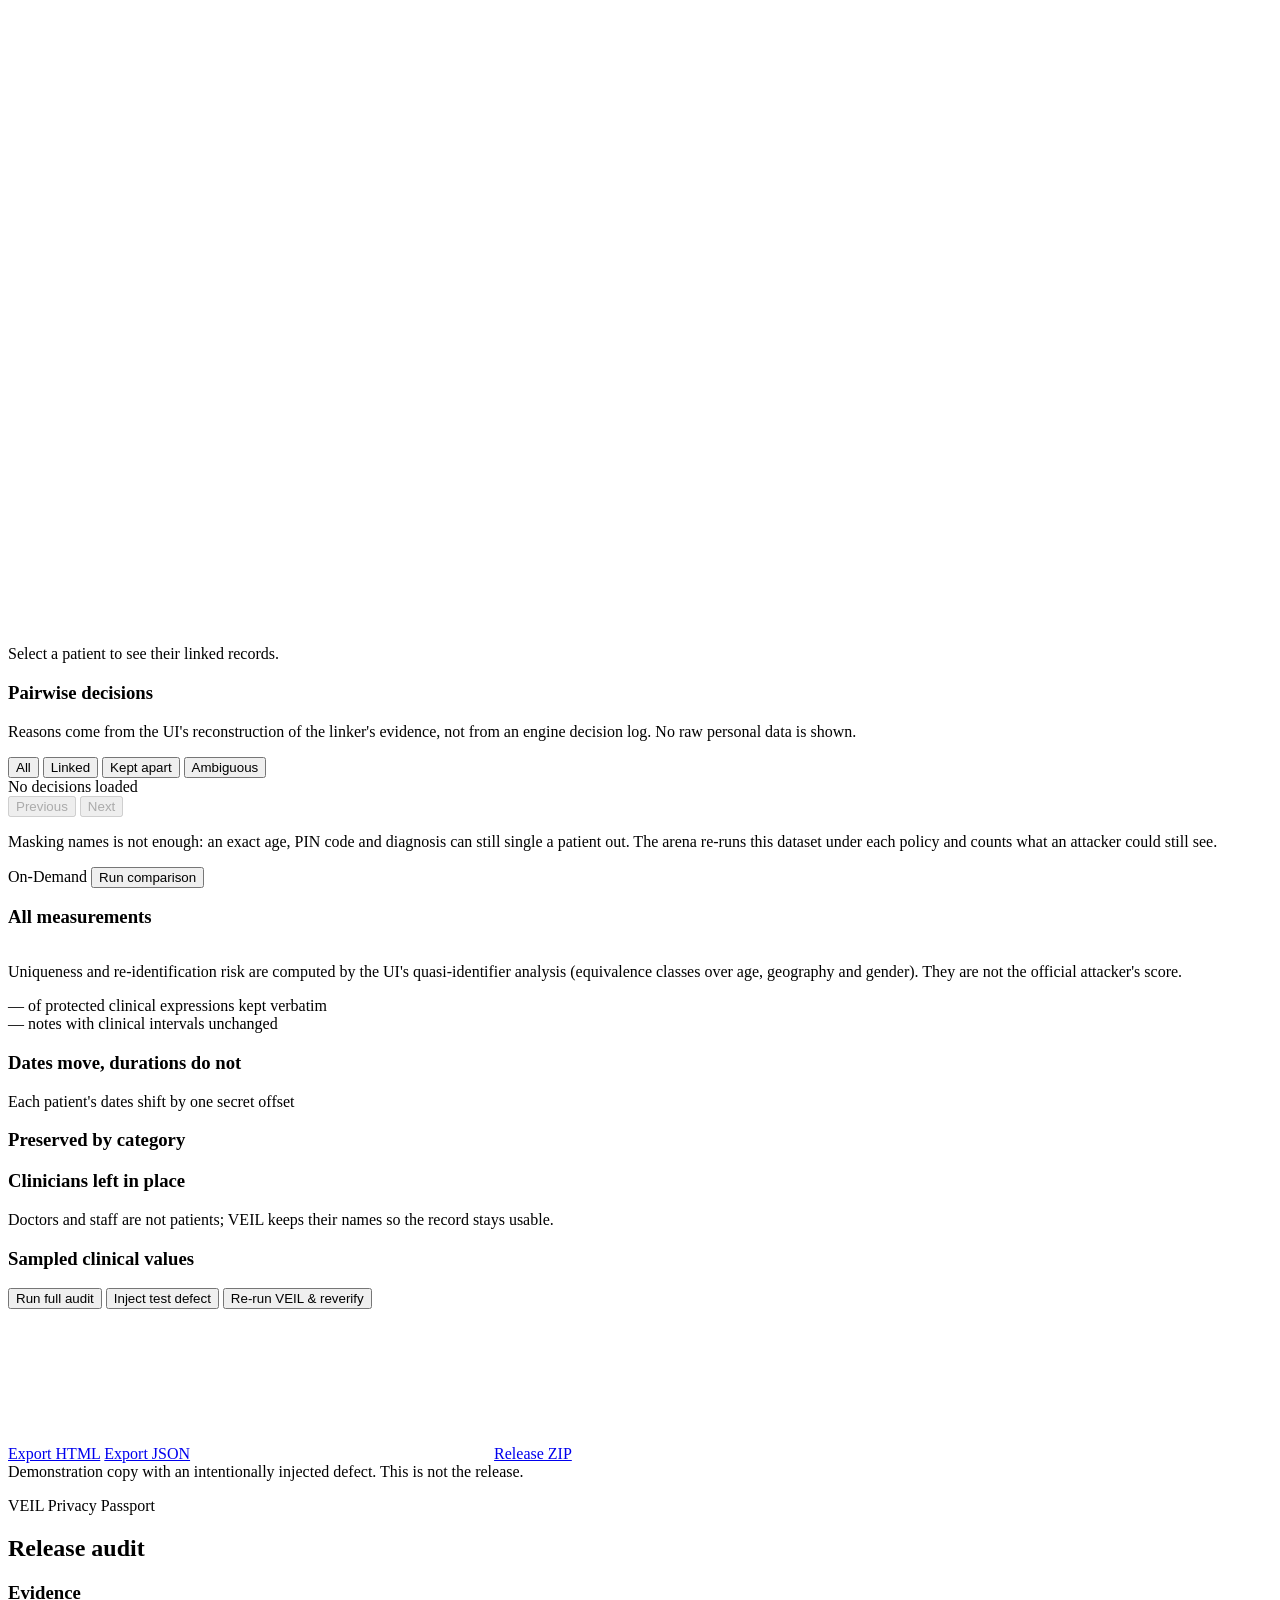
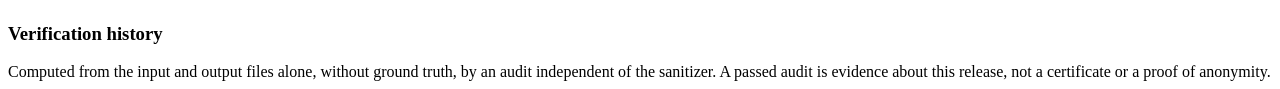
==== commit feffa6ff: "security(aegis): DNS-rebinding host allowlist + strict origin + CSP/XFO/referrer headers on the loca" ====
--- a/web/index.html
+++ b/web/index.html
@@ -229,10 +229,10 @@
               <div class="field">
                 <label for="secret-input">Pseudonym secret</label>
                 <div class="secret-wrap">
-                  <input id="secret-input" type="password" class="input mono" value="veil-command-center-demo-key" autocomplete="off" spellcheck="false" />
+                  <input id="secret-input" type="password" class="input mono" value="" placeholder="Blank: random one-time key" autocomplete="off" spellcheck="false" />
                   <button type="button" class="icon-btn" id="btn-secret-reveal" aria-label="Show secret" aria-pressed="false"><svg class="ico" aria-hidden="true"><use href="#i-eye"/></svg></button>
                 </div>
-                <p class="hint">Keys every pseudonym and date shift (RAKSHA_SECRET). Sent only with this run, never stored by the browser or written to the release.</p>
+                <p class="hint">Keys every pseudonym and date shift (RAKSHA_SECRET). Leave blank for a random one-time key; enter your own to reproduce a release. The bundled demo uses a public demo key. Never stored by the browser or written to the release.</p>
               </div>
 
               <div class="run-actions">
